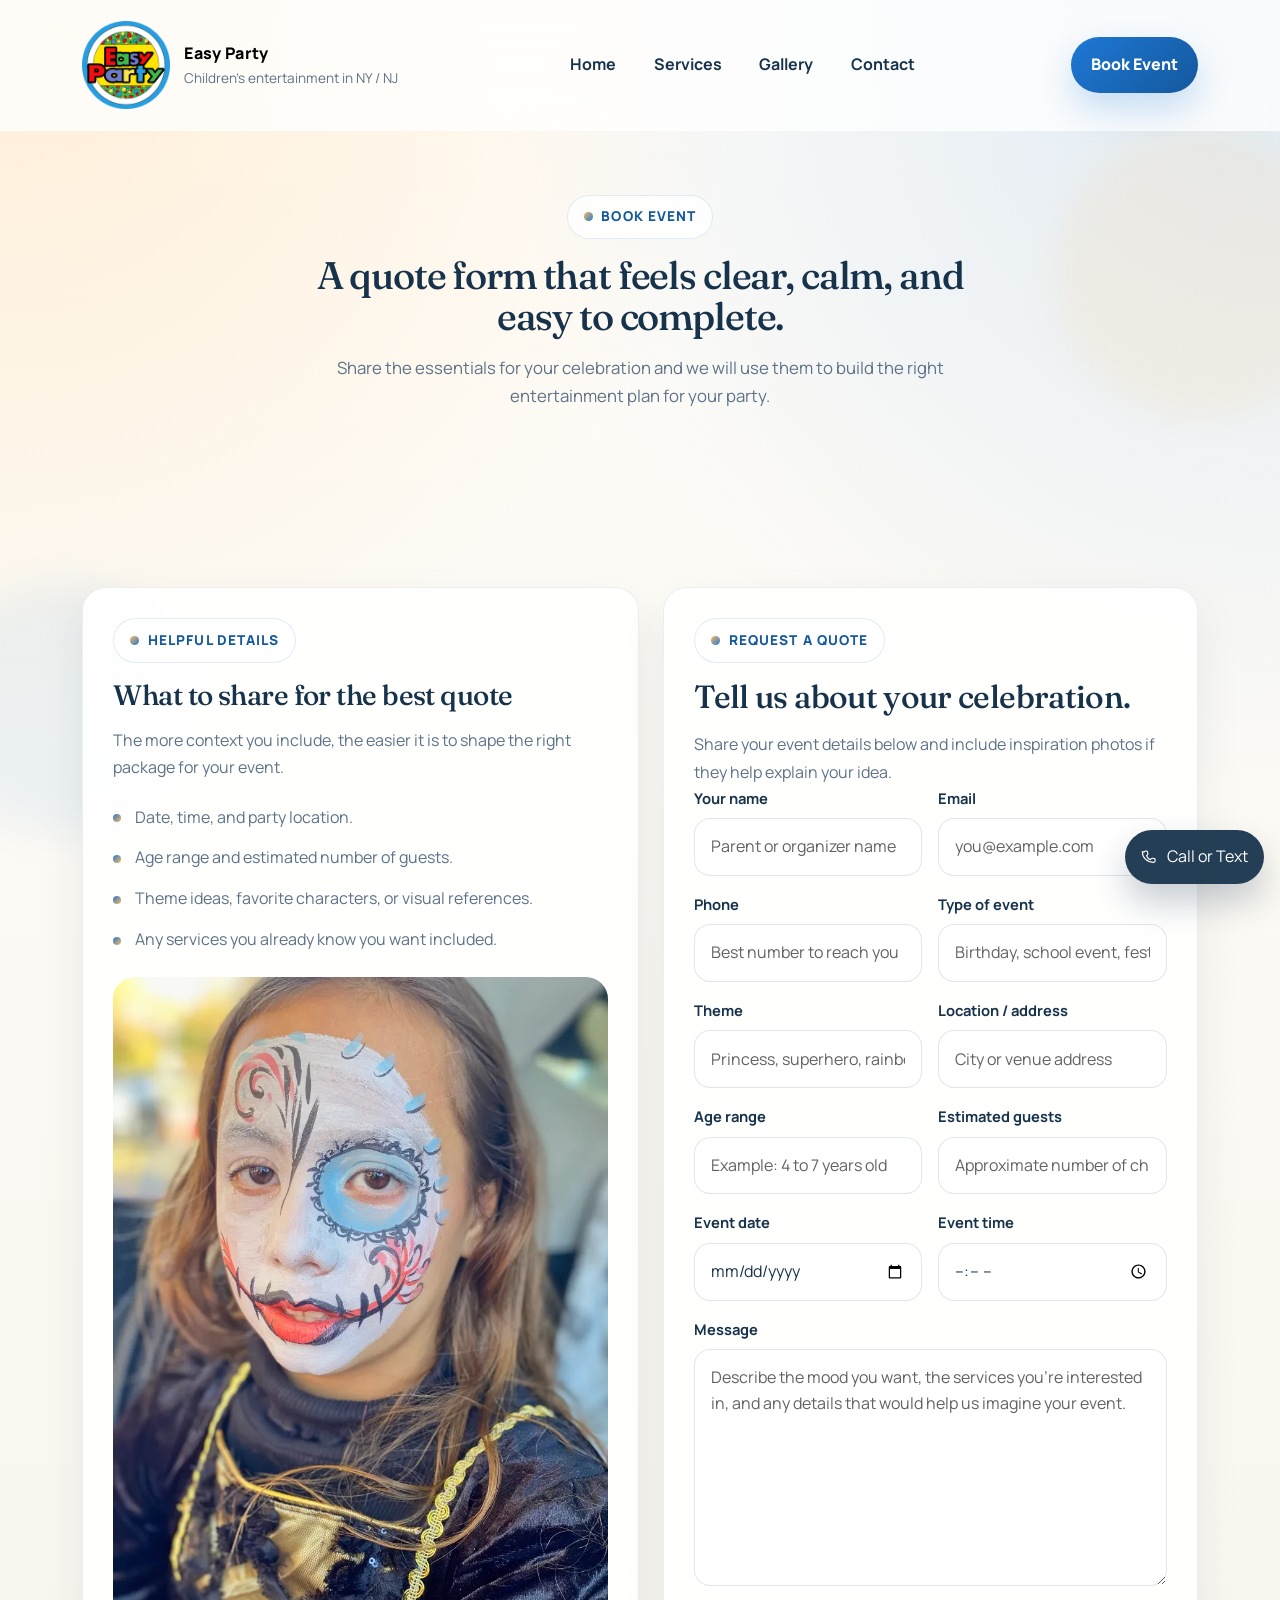
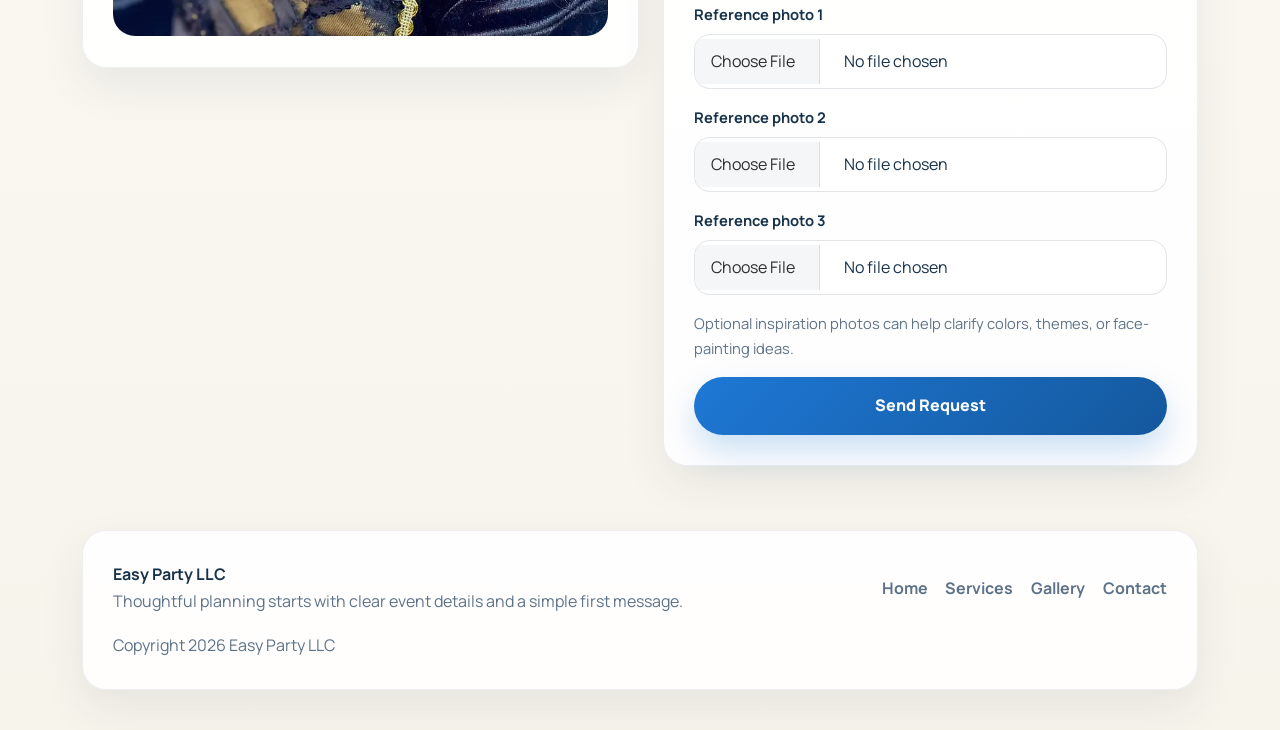
==== book.html @ 007eae8f "init" ====
<!DOCTYPE html>
<html lang="en">

<head>
    <meta charset="utf-8">
    <!-- Matomo -->
    <script>
        var _paq = window._paq = window._paq || [];
        _paq.push(['trackPageView']);
        _paq.push(['enableLinkTracking']);
        (function() {
            var u = "//matomo.timebox.myds.me/";
            _paq.push(['setTrackerUrl', u + 'matomo.php']);
            _paq.push(['setSiteId', '2']);
            var d = document, g = d.createElement('script'), s = d.getElementsByTagName('script')[0];
            g.async = true;
            g.src = u + 'matomo.js';
            s.parentNode.insertBefore(g, s);
        })();
    </script>
    <!-- End Matomo Code -->
    <meta name="viewport" content="width=device-width, initial-scale=1.0">
    <title>Book Event | Easy Party</title>
    <link rel="canonical" href="book.html">
    <meta name="description" content="Request a quote from Easy Party for face painting and children's party entertainment in NY and NJ.">
    <meta property="og:title" content="Book Easy Party">
    <meta property="og:description" content="Request a quote for children's event entertainment in NY / NJ.">
    <meta property="og:type" content="website">
    <meta property="og:url" content="https://easyparty.org/book.html">
    <meta property="og:image" content="https://easyparty.org/assets/img/brands/easyparty3.webp">
    <meta name="twitter:title" content="Book Easy Party">
    <meta name="twitter:description" content="Request a quote for children's event entertainment in NY / NJ.">
    <meta name="twitter:image" content="https://easyparty.org/assets/img/brands/easyparty3.webp">
    <meta name="twitter:card" content="summary_large_image">
    <link rel="apple-touch-icon" type="image/webp" sizes="180x180" href="assets/img/favicon/180x180.webp">
    <link rel="icon" type="image/webp" sizes="16x16" href="assets/img/favicon/16x16.webp">
    <link rel="icon" type="image/webp" sizes="32x32" href="assets/img/favicon/32x32.webp">
    <link rel="icon" type="image/webp" sizes="192x192" href="assets/img/favicon/192x192.webp">
    <link rel="icon" type="image/webp" sizes="512x512" href="assets/img/favicon/512x512.webp">
    <link rel="stylesheet" href="assets/bootstrap/css/bootstrap.min.css">
    <link rel="stylesheet" href="https://fonts.googleapis.com/css2?family=Fraunces:opsz,wght@9..144,600;9..144,700&family=Manrope:wght@400;500;700;800&display=swap">
    <link rel="stylesheet" href="assets/css/site.css">
</head>

<body>
    <div class="site-shell">
        <nav class="navbar navbar-expand-lg sticky-top site-nav">
            <div class="container">
                <a class="navbar-brand brand-wrap" href="index.html" aria-label="Easy Party home">
                    <img class="brand-mark" src="assets/img/brands/easyparty3.webp" alt="Easy Party logo">
                    <span class="brand-copy">
                        <strong>Easy Party</strong>
                        <span>Children's entertainment in NY / NJ</span>
                    </span>
                </a>
                <button class="navbar-toggler" type="button" data-bs-toggle="collapse" data-bs-target="#siteNav" aria-controls="siteNav" aria-expanded="false" aria-label="Toggle navigation">
                    <span class="navbar-toggler-icon"></span>
                </button>
                <div class="collapse navbar-collapse" id="siteNav">
                    <ul class="navbar-nav mx-auto">
                        <li class="nav-item"><a class="nav-link" href="index.html">Home</a></li>
                        <li class="nav-item"><a class="nav-link" href="services.html">Services</a></li>
                        <li class="nav-item"><a class="nav-link" href="gallery.html">Gallery</a></li>
                        <li class="nav-item"><a class="nav-link" href="contacts.html">Contact</a></li>
                    </ul>
                    <a class="nav-cta" href="book.html">Book Event</a>
                </div>
            </div>
        </nav>

        <header class="section-space-sm">
            <div class="container">
                <div class="section-heading reveal">
                    <span class="section-label">Book event</span>
                    <h1>A quote form that feels clear, calm, and easy to complete.</h1>
                    <p>Share the essentials for your celebration and we will use them to build the right entertainment plan for your party.</p>
                </div>
            </div>
        </header>

        <main>
            <section class="section-space-sm">
                <div class="container">
                    <div class="quote-layout">
                        <aside class="sidebar-card reveal">
                            <span class="section-label">Helpful details</span>
                            <h3 class="mt-3">What to share for the best quote</h3>
                            <p class="mt-3">The more context you include, the easier it is to shape the right package for your event.</p>
                            <ul class="quote-list">
                                <li>Date, time, and party location.</li>
                                <li>Age range and estimated number of guests.</li>
                                <li>Theme ideas, favorite characters, or visual references.</li>
                                <li>Any services you already know you want included.</li>
                            </ul>
                            <div class="mt-4">
                                <img src="assets/img/Services/IMG_0528.webp" alt="Easy Party entertainment" style="border-radius: 22px; width: 100%; object-fit: cover; min-height: 240px;">
                            </div>
                        </aside>

                        <div class="quote-card reveal">
                            <span class="section-label">Request a quote</span>
                            <h2 class="mt-3">Tell us about your celebration.</h2>
                            <p class="muted mt-3">Share your event details below and include inspiration photos if they help explain your idea.</p>
                            <form data-bss-recipient="b5ab8833bcabf9f1a5c365f1fdc8e50e" data-bss-subject="Book event / Request a quote">
                                <div class="field-grid two-up">
                                    <label class="field-label">
                                        <span>Your name</span>
                                        <input class="form-control" type="text" name="name" placeholder="Parent or organizer name">
                                    </label>
                                    <label class="field-label">
                                        <span>Email</span>
                                        <input class="form-control" type="email" name="email" placeholder="you@example.com">
                                    </label>
                                </div>

                                <div class="field-grid two-up">
                                    <label class="field-label">
                                        <span>Phone</span>
                                        <input class="form-control" type="text" name="phone" inputmode="tel" placeholder="Best number to reach you">
                                    </label>
                                    <label class="field-label">
                                        <span>Type of event</span>
                                        <input class="form-control" type="text" name="event_type" placeholder="Birthday, school event, festival...">
                                    </label>
                                </div>

                                <div class="field-grid two-up">
                                    <label class="field-label">
                                        <span>Theme</span>
                                        <input class="form-control" type="text" name="theme" placeholder="Princess, superhero, rainbow, etc.">
                                    </label>
                                    <label class="field-label">
                                        <span>Location / address</span>
                                        <input class="form-control" type="text" name="location" placeholder="City or venue address">
                                    </label>
                                </div>

                                <div class="field-grid two-up">
                                    <label class="field-label">
                                        <span>Age range</span>
                                        <input class="form-control" type="text" name="age_range" placeholder="Example: 4 to 7 years old">
                                    </label>
                                    <label class="field-label">
                                        <span>Estimated guests</span>
                                        <input class="form-control" type="text" name="guest_count" placeholder="Approximate number of children">
                                    </label>
                                </div>

                                <div class="field-grid two-up">
                                    <label class="field-label">
                                        <span>Event date</span>
                                        <input class="form-control" type="date" name="event_date">
                                    </label>
                                    <label class="field-label">
                                        <span>Event time</span>
                                        <input class="form-control" type="time" name="event_time">
                                    </label>
                                </div>

                                <label class="field-label">
                                    <span>Message</span>
                                    <textarea class="form-control" name="message" rows="8" placeholder="Describe the mood you want, the services you're interested in, and any details that would help us imagine your event."></textarea>
                                </label>

                                <div class="field-grid">
                                    <label class="field-label">
                                        <span>Reference photo 1</span>
                                        <input class="form-control" type="file" name="reference_photo_1">
                                    </label>
                                    <label class="field-label">
                                        <span>Reference photo 2</span>
                                        <input class="form-control" type="file" name="reference_photo_2">
                                    </label>
                                    <label class="field-label">
                                        <span>Reference photo 3</span>
                                        <input class="form-control" type="file" name="reference_photo_3">
                                    </label>
                                </div>

                                <p class="form-note">Optional inspiration photos can help clarify colors, themes, or face-painting ideas.</p>
                                <button class="btn-main" type="submit">Send Request</button>
                            </form>
                        </div>
                    </div>
                </div>
            </section>
        </main>

        <footer class="footer-wrap">
            <div class="container">
                <div class="footer-card reveal">
                    <div>
                        <strong>Easy Party LLC</strong>
                        <p class="footer-meta">Thoughtful planning starts with clear event details and a simple first message.</p>
                    </div>
                    <div class="footer-links">
                        <a href="index.html">Home</a>
                        <a href="services.html">Services</a>
                        <a href="gallery.html">Gallery</a>
                        <a href="contacts.html">Contact</a>
                    </div>
                    <div class="footer-meta">Copyright <span data-current-year>2026</span> Easy Party LLC</div>
                </div>
            </div>
        </footer>
    </div>

    <a class="floating-cta" href="tel:+18453919938" aria-label="Call Easy Party">
        <svg viewBox="0 0 24 24" fill="none" aria-hidden="true">
            <path d="M5 4.5C5 3.67157 5.67157 3 6.5 3H8.21607C8.96643 3 9.60876 3.53062 9.74967 4.26762L10.2893 7.0916C10.4006 7.67361 10.2103 8.27231 9.78436 8.68297L8.31254 10.1024C9.37016 12.7713 11.4812 14.8835 14.1495 15.9424L15.5678 14.4705C15.9783 14.0445 16.5768 13.8542 17.1587 13.9654L19.9826 14.505C20.7195 14.6458 21.25 15.2881 21.25 16.0385V17.75C21.25 18.9926 20.2426 20 19 20H18C9.16344 20 2 12.8366 2 4V3.99999L5 4.5Z" stroke="currentColor" stroke-width="1.7" stroke-linecap="round" stroke-linejoin="round"></path>
        </svg>
        Call or Text
    </a>

    <script src="assets/bootstrap/js/bootstrap.min.js"></script>
    <script src="assets/js/smart-forms.min.js"></script>
    <script src="assets/js/site.js"></script>
</body>

</html>
---- assets/css/site.css ----
:root {
    --bg: #f7f4ec;
    --bg-accent: #fff8ef;
    --surface: rgba(255, 255, 255, 0.9);
    --surface-strong: #ffffff;
    --surface-soft: #f5fbff;
    --text: #17324b;
    --muted: #5d7288;
    --line: rgba(23, 50, 75, 0.1);
    --brand: #1e78d5;
    --brand-deep: #14589d;
    --brand-soft: #e7f3ff;
    --accent: #ffb85c;
    --accent-soft: #fff1dc;
    --mint: #dff6eb;
    --peach: #ffe2d3;
    --shadow: 0 24px 70px rgba(20, 46, 76, 0.12);
    --shadow-soft: 0 18px 45px rgba(20, 46, 76, 0.08);
    --radius-xl: 32px;
    --radius-lg: 24px;
    --radius-md: 18px;
    --radius-sm: 14px;
    --transition: 220ms ease;
}

*,
*::before,
*::after {
    box-sizing: border-box;
}

html {
    scroll-behavior: smooth;
}

body {
    margin: 0;
    font-family: "Manrope", sans-serif;
    color: var(--text);
    background:
        radial-gradient(circle at top left, rgba(255, 184, 92, 0.22), transparent 28%),
        radial-gradient(circle at top right, rgba(30, 120, 213, 0.14), transparent 30%),
        linear-gradient(180deg, #fffdf9 0%, var(--bg) 100%);
    line-height: 1.7;
}

img {
    display: block;
    max-width: 100%;
}

a {
    color: inherit;
    text-decoration: none;
}

p {
    margin-bottom: 0;
}

.site-shell {
    position: relative;
    overflow-x: clip;
}

.site-shell::before,
.site-shell::after {
    content: "";
    position: fixed;
    inset: auto;
    z-index: -1;
    border-radius: 999px;
    filter: blur(18px);
    opacity: 0.55;
    pointer-events: none;
}

.site-shell::before {
    width: 18rem;
    height: 18rem;
    top: 8rem;
    right: -4rem;
    background: rgba(255, 184, 92, 0.18);
}

.site-shell::after {
    width: 16rem;
    height: 16rem;
    bottom: 4rem;
    left: -4rem;
    background: rgba(30, 120, 213, 0.12);
}

.section-space {
    padding: 5.75rem 0;
}

.section-space-sm {
    padding: 4rem 0;
}

.section-label {
    display: inline-flex;
    align-items: center;
    gap: 0.55rem;
    padding: 0.6rem 1rem;
    border: 1px solid rgba(30, 120, 213, 0.14);
    border-radius: 999px;
    background: rgba(255, 255, 255, 0.78);
    color: var(--brand-deep);
    font-size: 0.85rem;
    font-weight: 800;
    letter-spacing: 0.08em;
    text-transform: uppercase;
}

.section-label::before {
    content: "";
    width: 0.55rem;
    height: 0.55rem;
    border-radius: 50%;
    background: linear-gradient(135deg, var(--accent), var(--brand));
}

.section-heading {
    max-width: 42rem;
    margin: 0 auto 3rem;
    text-align: center;
}

.section-heading h2,
.section-heading h1,
.section-heading h3 {
    margin: 1rem 0 0;
    font-family: "Fraunces", serif;
    font-size: clamp(2rem, 3vw, 3.25rem);
    line-height: 1.08;
    letter-spacing: -0.03em;
}

.section-heading p {
    margin-top: 1rem;
    color: var(--muted);
    font-size: 1.05rem;
}

.site-nav {
    padding: 1rem 0;
    background: rgba(255, 255, 255, 0.76);
    border-bottom: 1px solid rgba(255, 255, 255, 0.45);
    backdrop-filter: blur(20px);
    transition: background var(--transition), box-shadow var(--transition), border-color var(--transition);
}

.site-nav.scrolled {
    background: rgba(255, 255, 255, 0.93);
    border-color: var(--line);
    box-shadow: 0 18px 40px rgba(20, 46, 76, 0.08);
}

.brand-wrap {
    display: inline-flex;
    align-items: center;
    gap: 0.9rem;
}

.brand-mark {
    width: 88px;
    height: auto;
}

.brand-copy strong {
    display: block;
    font-size: 1rem;
    font-weight: 800;
    letter-spacing: 0.02em;
}

.brand-copy span {
    display: block;
    color: var(--muted);
    font-size: 0.85rem;
}

.navbar-nav {
    gap: 0.35rem;
}

.nav-link {
    border-radius: 999px;
    color: var(--text);
    font-weight: 700;
    padding: 0.8rem 1rem !important;
    transition: color var(--transition), background var(--transition), transform var(--transition);
}

.nav-link:hover,
.nav-link:focus-visible,
.nav-link.active {
    color: var(--brand-deep);
    background: var(--brand-soft);
}

.site-nav .navbar-toggler {
    padding: 0.7rem 0.9rem;
    border-radius: 14px;
    border: 1px solid var(--line);
    box-shadow: none;
}

.nav-cta {
    display: inline-flex;
    align-items: center;
    gap: 0.5rem;
    padding: 0.9rem 1.25rem;
    border-radius: 999px;
    background: linear-gradient(135deg, var(--brand) 0%, var(--brand-deep) 100%);
    color: #fff;
    font-weight: 800;
    box-shadow: 0 16px 35px rgba(30, 120, 213, 0.24);
    transition: transform var(--transition), box-shadow var(--transition);
}

.nav-cta:hover,
.nav-cta:focus-visible,
.btn-main:hover,
.btn-main:focus-visible {
    transform: translateY(-2px);
    box-shadow: 0 18px 40px rgba(30, 120, 213, 0.28);
    color: #fff;
}

.hero {
    padding: 4.5rem 0 5.5rem;
}

.hero-grid {
    display: grid;
    gap: 2.75rem;
    align-items: center;
}

.hero-copy h1 {
    margin: 1.1rem 0 1.2rem;
    font-family: "Fraunces", serif;
    font-size: clamp(2.6rem, 5vw, 5rem);
    line-height: 0.98;
    letter-spacing: -0.04em;
}

.hero-copy p {
    max-width: 38rem;
    color: var(--muted);
    font-size: 1.12rem;
}

.cta-row {
    display: flex;
    flex-wrap: wrap;
    gap: 1rem;
    margin-top: 2rem;
}

.btn-main,
.btn-soft {
    display: inline-flex;
    align-items: center;
    justify-content: center;
    gap: 0.6rem;
    min-height: 56px;
    padding: 0.95rem 1.4rem;
    border: none;
    border-radius: 999px;
    font-weight: 800;
    transition: transform var(--transition), box-shadow var(--transition), background var(--transition);
}

.btn-main {
    background: linear-gradient(135deg, var(--brand) 0%, var(--brand-deep) 100%);
    color: #fff;
    box-shadow: 0 16px 34px rgba(30, 120, 213, 0.24);
}

.btn-soft {
    background: rgba(255, 255, 255, 0.82);
    color: var(--text);
    border: 1px solid rgba(23, 50, 75, 0.12);
    box-shadow: var(--shadow-soft);
}

.btn-soft:hover,
.btn-soft:focus-visible {
    transform: translateY(-2px);
    background: #fff;
    color: var(--text);
}

.hero-points {
    display: grid;
    grid-template-columns: repeat(3, minmax(0, 1fr));
    gap: 1rem;
    margin-top: 2rem;
}

.point-card,
.glass-card,
.feature-card,
.service-card,
.contact-card,
.detail-card,
.process-card,
.quote-card,
.sidebar-card,
.gallery-intro,
.footer-card {
    background: var(--surface);
    border: 1px solid rgba(23, 50, 75, 0.08);
    border-radius: var(--radius-lg);
    box-shadow: var(--shadow-soft);
}

.point-card {
    padding: 1.2rem;
}

.point-card strong {
    display: block;
    font-size: 1rem;
    font-weight: 800;
}

.point-card span {
    display: block;
    margin-top: 0.35rem;
    color: var(--muted);
    font-size: 0.94rem;
}

.hero-visual {
    position: relative;
    min-height: 34rem;
}

.hero-photo {
    position: absolute;
    overflow: hidden;
    border-radius: 28px;
    border: 1px solid rgba(255, 255, 255, 0.7);
    box-shadow: var(--shadow);
    background: #fff;
}

.hero-photo img {
    width: 100%;
    height: 100%;
    object-fit: cover;
}

.hero-photo-primary {
    inset: auto 0 0 12%;
    width: 60%;
    height: 72%;
}

.hero-photo-top {
    top: 0;
    right: 4%;
    width: 42%;
    height: 44%;
}

.hero-photo-left {
    top: 16%;
    left: 0;
    width: 32%;
    height: 34%;
}

.hero-note {
    position: absolute;
    right: 0;
    bottom: 6%;
    max-width: 16rem;
    padding: 1rem 1.1rem;
    border-radius: 20px;
    background: rgba(255, 255, 255, 0.92);
    box-shadow: 0 18px 35px rgba(20, 46, 76, 0.14);
}

.hero-note strong {
    display: block;
    font-size: 0.95rem;
    font-weight: 800;
}

.hero-note span {
    display: block;
    margin-top: 0.35rem;
    color: var(--muted);
    font-size: 0.92rem;
}

.glass-card {
    padding: 1.75rem;
}

.glass-card h3,
.feature-card h3,
.service-card h3,
.detail-copy h3,
.quote-card h2,
.sidebar-card h3 {
    margin: 0;
    font-family: "Fraunces", serif;
    line-height: 1.15;
    letter-spacing: -0.02em;
}

.glass-card p,
.feature-card p,
.service-card p,
.detail-copy p,
.process-card p,
.contact-card p,
.sidebar-card p,
.footer-card p {
    color: var(--muted);
}

.value-grid,
.service-grid,
.contact-grid,
.process-grid {
    display: grid;
    gap: 1.4rem;
}

.value-grid {
    grid-template-columns: repeat(3, minmax(0, 1fr));
}

.service-grid {
    grid-template-columns: repeat(3, minmax(0, 1fr));
}

.contact-grid {
    grid-template-columns: repeat(4, minmax(0, 1fr));
}

.process-grid {
    grid-template-columns: repeat(3, minmax(0, 1fr));
}

.feature-card,
.service-card,
.contact-card,
.process-card {
    padding: 1.6rem;
    height: 100%;
}

.card-icon {
    width: 3rem;
    height: 3rem;
    display: inline-flex;
    align-items: center;
    justify-content: center;
    border-radius: 16px;
    margin-bottom: 1rem;
    background: linear-gradient(135deg, rgba(30, 120, 213, 0.12), rgba(255, 184, 92, 0.24));
    color: var(--brand-deep);
}

.card-icon svg {
    width: 1.35rem;
    height: 1.35rem;
}

.service-card .pill,
.detail-copy .pill,
.quote-list .pill {
    display: inline-flex;
    align-items: center;
    gap: 0.45rem;
    padding: 0.4rem 0.8rem;
    border-radius: 999px;
    background: var(--accent-soft);
    color: #8d5600;
    font-size: 0.8rem;
    font-weight: 800;
    text-transform: uppercase;
    letter-spacing: 0.06em;
}

.service-card h3,
.feature-card h3,
.contact-card h3,
.process-card h3 {
    margin-top: 0.9rem;
    font-size: 1.4rem;
}

.service-card p,
.feature-card p,
.contact-card p,
.process-card p {
    margin-top: 0.8rem;
}

.service-card a,
.contact-card a {
    color: var(--brand-deep);
    font-weight: 800;
}

.detail-list {
    display: grid;
    gap: 2rem;
}

.detail-card {
    padding: 1.25rem;
}

.detail-layout {
    display: grid;
    gap: 1.75rem;
    align-items: center;
}

.detail-card img {
    width: 100%;
    height: 100%;
    min-height: 320px;
    object-fit: cover;
    border-radius: 22px;
}

.detail-copy {
    padding: 0.5rem;
}

.detail-copy h3 {
    margin-top: 1rem;
    font-size: clamp(1.7rem, 2vw, 2.35rem);
}

.detail-copy p + p {
    margin-top: 1rem;
}

.detail-copy ul,
.quote-list {
    margin: 1.4rem 0 0;
    padding: 0;
    list-style: none;
    display: grid;
    gap: 0.85rem;
}

.detail-copy li,
.quote-list li {
    position: relative;
    padding-left: 1.35rem;
    color: var(--muted);
}

.detail-copy li::before,
.quote-list li::before {
    content: "";
    position: absolute;
    top: 0.68rem;
    left: 0;
    width: 0.5rem;
    height: 0.5rem;
    border-radius: 50%;
    background: linear-gradient(135deg, var(--brand), var(--accent));
}

.gallery-intro,
.quote-card,
.sidebar-card,
.footer-card {
    padding: 1.9rem;
}

.gallery-grid {
    display: grid;
    grid-template-columns: repeat(auto-fit, minmax(210px, 1fr));
    gap: 1rem;
}

.gallery-grid a {
    position: relative;
    overflow: hidden;
    border-radius: 22px;
    aspect-ratio: 4 / 5;
    box-shadow: var(--shadow-soft);
}

.gallery-grid img {
    width: 100%;
    height: 100%;
    object-fit: cover;
    transition: transform 320ms ease;
}

.gallery-grid a:hover img,
.gallery-grid a:focus-visible img {
    transform: scale(1.05);
}

.gallery-grid a::after {
    content: "";
    position: absolute;
    inset: 0;
    background: linear-gradient(180deg, transparent 30%, rgba(23, 50, 75, 0.18) 100%);
    opacity: 0;
    transition: opacity var(--transition);
}

.gallery-grid a:hover::after,
.gallery-grid a:focus-visible::after {
    opacity: 1;
}

.form-shell {
    display: grid;
    gap: 1.5rem;
}

.quote-layout,
.contact-layout {
    display: grid;
    gap: 1.5rem;
    align-items: start;
}

.quote-card form,
.contact-form-card form {
    display: grid;
    gap: 1rem;
}

.field-grid {
    display: grid;
    gap: 1rem;
}

.field-grid.two-up {
    grid-template-columns: repeat(2, minmax(0, 1fr));
}

.field-label {
    display: grid;
    gap: 0.45rem;
    font-size: 0.92rem;
    font-weight: 700;
    color: var(--text);
}

.field-label span {
    color: var(--text);
}

.form-control,
.form-select {
    width: 100%;
    min-height: 54px;
    border-radius: 16px;
    border: 1px solid rgba(23, 50, 75, 0.12);
    background: #fff;
    color: var(--text);
    padding: 0.95rem 1rem;
    box-shadow: none !important;
    transition: border-color var(--transition), box-shadow var(--transition), transform var(--transition);
}

textarea.form-control {
    min-height: 150px;
    resize: vertical;
}

.form-control:focus,
.form-select:focus {
    border-color: rgba(30, 120, 213, 0.4);
    box-shadow: 0 0 0 4px rgba(30, 120, 213, 0.1) !important;
}

input[type="file"].form-control {
    min-height: auto;
    padding: 0.85rem 1rem;
}

.form-note {
    color: var(--muted);
    font-size: 0.92rem;
}

.contact-form-card,
.mapless-card {
    padding: 1.9rem;
}

.contact-stack {
    display: grid;
    gap: 1rem;
}

.contact-line {
    display: flex;
    gap: 1rem;
    align-items: flex-start;
    padding: 1rem 0;
    border-bottom: 1px solid rgba(23, 50, 75, 0.08);
}

.contact-line:last-child {
    border-bottom: none;
    padding-bottom: 0;
}

.contact-line .card-icon {
    flex: 0 0 auto;
    margin-bottom: 0;
}

.contact-line strong {
    display: block;
    font-weight: 800;
}

.contact-line span,
.contact-line a,
.footer-meta {
    color: var(--muted);
}

.process-card strong {
    display: inline-flex;
    width: 2rem;
    height: 2rem;
    align-items: center;
    justify-content: center;
    border-radius: 999px;
    background: var(--brand-soft);
    color: var(--brand-deep);
    font-size: 0.88rem;
    font-weight: 800;
}

.cta-banner {
    padding: 2.25rem;
    border-radius: var(--radius-xl);
    background:
        radial-gradient(circle at top right, rgba(255, 184, 92, 0.25), transparent 34%),
        linear-gradient(135deg, #f0f8ff 0%, #ffffff 55%, #fff8ef 100%);
    border: 1px solid rgba(23, 50, 75, 0.08);
    box-shadow: var(--shadow);
}

.cta-banner h2 {
    margin: 0;
    font-family: "Fraunces", serif;
    font-size: clamp(1.9rem, 3vw, 3rem);
    line-height: 1.08;
}

.cta-banner p {
    margin-top: 0.9rem;
    color: var(--muted);
    max-width: 36rem;
}

.footer-wrap {
    padding-bottom: 2.5rem;
}

.footer-card {
    display: flex;
    flex-wrap: wrap;
    justify-content: space-between;
    gap: 1rem 2rem;
    align-items: center;
}

.footer-links {
    display: flex;
    flex-wrap: wrap;
    gap: 0.9rem 1.1rem;
}

.footer-links a {
    color: var(--muted);
    font-weight: 700;
}

.footer-links a:hover,
.footer-links a:focus-visible {
    color: var(--brand-deep);
}

.floating-cta {
    position: fixed;
    right: 1rem;
    bottom: 1rem;
    z-index: 1030;
    display: inline-flex;
    align-items: center;
    gap: 0.65rem;
    padding: 0.85rem 1rem;
    border-radius: 999px;
    background: rgba(23, 50, 75, 0.94);
    color: #fff;
    box-shadow: 0 18px 35px rgba(20, 46, 76, 0.24);
}

.floating-cta svg {
    width: 1rem;
    height: 1rem;
}

.reveal {
    opacity: 0;
    transform: translateY(24px);
    transition: opacity 540ms ease, transform 540ms ease;
}

.reveal.is-visible {
    opacity: 1;
    transform: translateY(0);
}

.muted {
    color: var(--muted);
}

@media (min-width: 992px) {
    .hero-grid,
    .quote-layout,
    .contact-layout {
        grid-template-columns: minmax(0, 1.02fr) minmax(0, 0.98fr);
    }

    .detail-layout {
        grid-template-columns: minmax(0, 0.95fr) minmax(0, 1.05fr);
    }

    .detail-card.reverse .detail-layout {
        grid-template-columns: minmax(0, 1.05fr) minmax(0, 0.95fr);
    }

    .detail-card.reverse .detail-media {
        order: 2;
    }

    .detail-card.reverse .detail-copy {
        order: 1;
    }
}

@media (max-width: 1199.98px) {
    .value-grid,
    .service-grid {
        grid-template-columns: repeat(2, minmax(0, 1fr));
    }

    .contact-grid {
        grid-template-columns: repeat(2, minmax(0, 1fr));
    }
}

@media (max-width: 991.98px) {
    .site-nav .navbar-collapse {
        margin-top: 1rem;
        padding: 1rem;
        border-radius: 22px;
        background: rgba(255, 255, 255, 0.98);
        border: 1px solid rgba(23, 50, 75, 0.08);
        box-shadow: var(--shadow-soft);
    }

    .hero {
        padding-top: 3.5rem;
    }

    .hero-copy p {
        max-width: none;
    }

    .hero-visual {
        min-height: 26rem;
    }

    .section-space {
        padding: 4.5rem 0;
    }
}

@media (max-width: 767.98px) {
    .section-space,
    .section-space-sm {
        padding: 4rem 0;
    }

    .hero-copy h1 {
        font-size: clamp(2.3rem, 10vw, 3.5rem);
    }

    .hero-points,
    .value-grid,
    .service-grid,
    .contact-grid,
    .process-grid,
    .field-grid.two-up {
        grid-template-columns: 1fr;
    }

    .hero-visual {
        min-height: 22rem;
    }

    .hero-photo-primary {
        left: 10%;
        width: 66%;
    }

    .hero-photo-top {
        width: 42%;
    }

    .hero-note {
        max-width: 13rem;
        padding: 0.9rem 1rem;
    }

    .cta-banner,
    .quote-card,
    .sidebar-card,
    .contact-form-card,
    .mapless-card,
    .gallery-intro,
    .footer-card {
        padding: 1.5rem;
    }
}

@media (max-width: 434.98px) {
    .site-nav .container {
        gap: 0.75rem;
    }

    .brand-wrap {
        flex: 1 1 auto;
        min-width: 0;
        max-width: calc(100% - 5.25rem);
        gap: 0.7rem;
        margin-right: 0;
    }

    .brand-mark {
        width: 72px;
        flex: 0 0 72px;
    }

    .brand-copy {
        min-width: 0;
    }

    .brand-copy strong {
        font-size: 0.95rem;
        line-height: 1.1;
    }

    .brand-copy span {
        font-size: 0.78rem;
        line-height: 1.25;
        overflow-wrap: anywhere;
    }

    .site-nav .navbar-toggler {
        flex: 0 0 auto;
        margin-left: auto;
    }
}
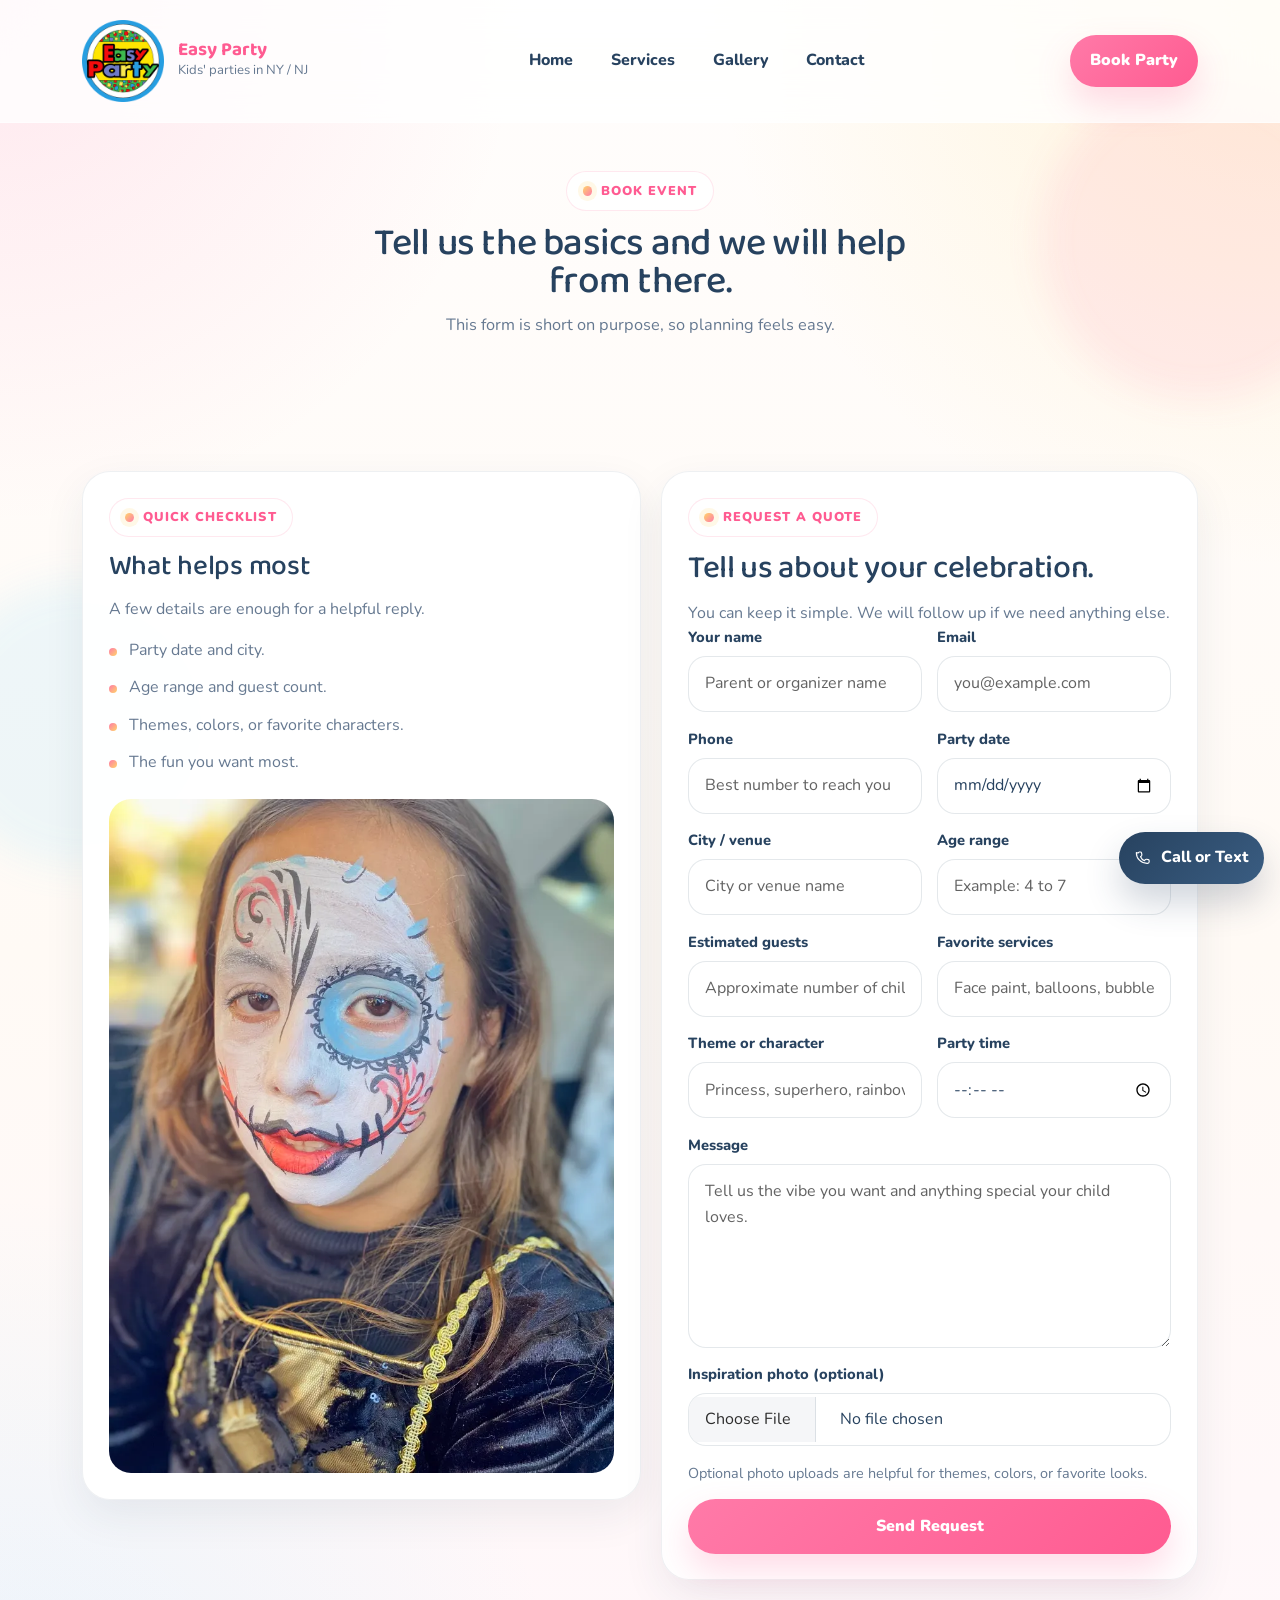
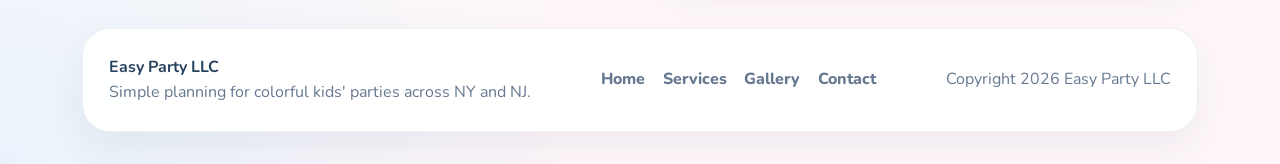
==== commit 60dd445e: "feat: make site kids friendly" ====
--- a/book.html
+++ b/book.html
@@ -38,7 +38,7 @@
     <link rel="icon" type="image/webp" sizes="192x192" href="assets/img/favicon/192x192.webp">
     <link rel="icon" type="image/webp" sizes="512x512" href="assets/img/favicon/512x512.webp">
     <link rel="stylesheet" href="assets/bootstrap/css/bootstrap.min.css">
-    <link rel="stylesheet" href="https://fonts.googleapis.com/css2?family=Fraunces:opsz,wght@9..144,600;9..144,700&family=Manrope:wght@400;500;700;800&display=swap">
+    <link rel="stylesheet" href="https://fonts.googleapis.com/css2?family=Baloo+2:wght@600;700;800&family=Nunito:wght@400;600;700;800;900&display=swap">
     <link rel="stylesheet" href="assets/css/site.css">
 </head>
 
@@ -50,7 +50,7 @@
                     <img class="brand-mark" src="assets/img/brands/easyparty3.webp" alt="Easy Party logo">
                     <span class="brand-copy">
                         <strong>Easy Party</strong>
-                        <span>Children's entertainment in NY / NJ</span>
+                        <span>Kids' parties in NY / NJ</span>
                     </span>
                 </a>
                 <button class="navbar-toggler" type="button" data-bs-toggle="collapse" data-bs-target="#siteNav" aria-controls="siteNav" aria-expanded="false" aria-label="Toggle navigation">
@@ -63,7 +63,7 @@
                         <li class="nav-item"><a class="nav-link" href="gallery.html">Gallery</a></li>
                         <li class="nav-item"><a class="nav-link" href="contacts.html">Contact</a></li>
                     </ul>
-                    <a class="nav-cta" href="book.html">Book Event</a>
+                    <a class="nav-cta" href="book.html">Book Party</a>
                 </div>
             </div>
         </nav>
@@ -72,8 +72,8 @@
             <div class="container">
                 <div class="section-heading reveal">
                     <span class="section-label">Book event</span>
-                    <h1>A quote form that feels clear, calm, and easy to complete.</h1>
-                    <p>Share the essentials for your celebration and we will use them to build the right entertainment plan for your party.</p>
+                    <h1>Tell us the basics and we will help from there.</h1>
+                    <p>This form is short on purpose, so planning feels easy.</p>
                 </div>
             </div>
         </header>
@@ -83,14 +83,14 @@
                 <div class="container">
                     <div class="quote-layout">
                         <aside class="sidebar-card reveal">
-                            <span class="section-label">Helpful details</span>
-                            <h3 class="mt-3">What to share for the best quote</h3>
-                            <p class="mt-3">The more context you include, the easier it is to shape the right package for your event.</p>
+                            <span class="section-label">Quick checklist</span>
+                            <h3 class="mt-3">What helps most</h3>
+                            <p class="mt-3">A few details are enough for a helpful reply.</p>
                             <ul class="quote-list">
-                                <li>Date, time, and party location.</li>
-                                <li>Age range and estimated number of guests.</li>
-                                <li>Theme ideas, favorite characters, or visual references.</li>
-                                <li>Any services you already know you want included.</li>
+                                <li>Party date and city.</li>
+                                <li>Age range and guest count.</li>
+                                <li>Themes, colors, or favorite characters.</li>
+                                <li>The fun you want most.</li>
                             </ul>
                             <div class="mt-4">
                                 <img src="assets/img/Services/IMG_0528.webp" alt="Easy Party entertainment" style="border-radius: 22px; width: 100%; object-fit: cover; min-height: 240px;">
@@ -100,7 +100,7 @@
                         <div class="quote-card reveal">
                             <span class="section-label">Request a quote</span>
                             <h2 class="mt-3">Tell us about your celebration.</h2>
-                            <p class="muted mt-3">Share your event details below and include inspiration photos if they help explain your idea.</p>
+                            <p class="muted mt-3">You can keep it simple. We will follow up if we need anything else.</p>
                             <form data-bss-recipient="b5ab8833bcabf9f1a5c365f1fdc8e50e" data-bss-subject="Book event / Request a quote">
                                 <div class="field-grid two-up">
                                     <label class="field-label">
@@ -119,65 +119,57 @@
                                         <input class="form-control" type="text" name="phone" inputmode="tel" placeholder="Best number to reach you">
                                     </label>
                                     <label class="field-label">
-                                        <span>Type of event</span>
-                                        <input class="form-control" type="text" name="event_type" placeholder="Birthday, school event, festival...">
-                                    </label>
-                                </div>
-
-                                <div class="field-grid two-up">
-                                    <label class="field-label">
-                                        <span>Theme</span>
-                                        <input class="form-control" type="text" name="theme" placeholder="Princess, superhero, rainbow, etc.">
-                                    </label>
-                                    <label class="field-label">
-                                        <span>Location / address</span>
-                                        <input class="form-control" type="text" name="location" placeholder="City or venue address">
-                                    </label>
-                                </div>
-
-                                <div class="field-grid two-up">
+                                        <span>Party date</span>
+                                        <input class="form-control" type="date" name="event_date">
+                                    </label>
+                                </div>
+
+                                <div class="field-grid two-up">
+                                    <label class="field-label">
+                                        <span>City / venue</span>
+                                        <input class="form-control" type="text" name="location" placeholder="City or venue name">
+                                    </label>
                                     <label class="field-label">
                                         <span>Age range</span>
-                                        <input class="form-control" type="text" name="age_range" placeholder="Example: 4 to 7 years old">
-                                    </label>
+                                        <input class="form-control" type="text" name="age_range" placeholder="Example: 4 to 7">
+                                    </label>
+                                </div>
+
+                                <div class="field-grid two-up">
                                     <label class="field-label">
                                         <span>Estimated guests</span>
                                         <input class="form-control" type="text" name="guest_count" placeholder="Approximate number of children">
                                     </label>
-                                </div>
-
-                                <div class="field-grid two-up">
-                                    <label class="field-label">
-                                        <span>Event date</span>
-                                        <input class="form-control" type="date" name="event_date">
-                                    </label>
-                                    <label class="field-label">
-                                        <span>Event time</span>
+                                    <label class="field-label">
+                                        <span>Favorite services</span>
+                                        <input class="form-control" type="text" name="services" placeholder="Face paint, balloons, bubbles...">
+                                    </label>
+                                </div>
+
+                                <div class="field-grid two-up">
+                                    <label class="field-label">
+                                        <span>Theme or character</span>
+                                        <input class="form-control" type="text" name="theme" placeholder="Princess, superhero, rainbow, etc.">
+                                    </label>
+                                    <label class="field-label">
+                                        <span>Party time</span>
                                         <input class="form-control" type="time" name="event_time">
                                     </label>
                                 </div>
 
                                 <label class="field-label">
                                     <span>Message</span>
-                                    <textarea class="form-control" name="message" rows="8" placeholder="Describe the mood you want, the services you're interested in, and any details that would help us imagine your event."></textarea>
+                                    <textarea class="form-control" name="message" rows="6" placeholder="Tell us the vibe you want and anything special your child loves."></textarea>
                                 </label>
 
                                 <div class="field-grid">
                                     <label class="field-label">
-                                        <span>Reference photo 1</span>
+                                        <span>Inspiration photo (optional)</span>
                                         <input class="form-control" type="file" name="reference_photo_1">
                                     </label>
-                                    <label class="field-label">
-                                        <span>Reference photo 2</span>
-                                        <input class="form-control" type="file" name="reference_photo_2">
-                                    </label>
-                                    <label class="field-label">
-                                        <span>Reference photo 3</span>
-                                        <input class="form-control" type="file" name="reference_photo_3">
-                                    </label>
-                                </div>
-
-                                <p class="form-note">Optional inspiration photos can help clarify colors, themes, or face-painting ideas.</p>
+                                </div>
+
+                                <p class="form-note">Optional photo uploads are helpful for themes, colors, or favorite looks.</p>
                                 <button class="btn-main" type="submit">Send Request</button>
                             </form>
                         </div>
@@ -191,7 +183,7 @@
                 <div class="footer-card reveal">
                     <div>
                         <strong>Easy Party LLC</strong>
-                        <p class="footer-meta">Thoughtful planning starts with clear event details and a simple first message.</p>
+                        <p class="footer-meta">Simple planning for colorful kids' parties across NY and NJ.</p>
                     </div>
                     <div class="footer-links">
                         <a href="index.html">Home</a>
--- a/assets/css/site.css
+++ b/assets/css/site.css
@@ -1,25 +1,28 @@
 :root {
-    --bg: #f7f4ec;
-    --bg-accent: #fff8ef;
-    --surface: rgba(255, 255, 255, 0.9);
+    --bg: #fffaf5;
+    --bg-accent: #fff2fb;
+    --surface: rgba(255, 255, 255, 0.94);
     --surface-strong: #ffffff;
-    --surface-soft: #f5fbff;
-    --text: #17324b;
-    --muted: #5d7288;
-    --line: rgba(23, 50, 75, 0.1);
-    --brand: #1e78d5;
-    --brand-deep: #14589d;
-    --brand-soft: #e7f3ff;
-    --accent: #ffb85c;
-    --accent-soft: #fff1dc;
-    --mint: #dff6eb;
-    --peach: #ffe2d3;
-    --shadow: 0 24px 70px rgba(20, 46, 76, 0.12);
-    --shadow-soft: 0 18px 45px rgba(20, 46, 76, 0.08);
-    --radius-xl: 32px;
-    --radius-lg: 24px;
-    --radius-md: 18px;
-    --radius-sm: 14px;
+    --surface-soft: #f7fbff;
+    --text: #27425f;
+    --muted: #667991;
+    --line: rgba(39, 66, 95, 0.12);
+    --brand: #ff7aa8;
+    --brand-deep: #ff5b91;
+    --brand-soft: #ffe4ef;
+    --accent: #ffd56a;
+    --accent-deep: #f0b836;
+    --accent-soft: #fff4cc;
+    --sky: #dff3ff;
+    --mint: #daf8ea;
+    --peach: #ffe4d3;
+    --lavender: #efe3ff;
+    --shadow: 0 28px 70px rgba(255, 122, 168, 0.14);
+    --shadow-soft: 0 16px 42px rgba(39, 66, 95, 0.08);
+    --radius-xl: 36px;
+    --radius-lg: 28px;
+    --radius-md: 22px;
+    --radius-sm: 16px;
     --transition: 220ms ease;
 }
 
@@ -35,13 +38,14 @@
 
 body {
     margin: 0;
-    font-family: "Manrope", sans-serif;
+    font-family: "Nunito", sans-serif;
     color: var(--text);
     background:
-        radial-gradient(circle at top left, rgba(255, 184, 92, 0.22), transparent 28%),
-        radial-gradient(circle at top right, rgba(30, 120, 213, 0.14), transparent 30%),
-        linear-gradient(180deg, #fffdf9 0%, var(--bg) 100%);
-    line-height: 1.7;
+        radial-gradient(circle at top left, rgba(255, 122, 168, 0.16), transparent 24%),
+        radial-gradient(circle at top right, rgba(255, 213, 106, 0.24), transparent 26%),
+        radial-gradient(circle at bottom left, rgba(139, 226, 255, 0.18), transparent 26%),
+        linear-gradient(180deg, #fffdfc 0%, var(--bg) 54%, #fff7fb 100%);
+    line-height: 1.58;
 }
 
 img {
@@ -67,119 +71,121 @@
 .site-shell::after {
     content: "";
     position: fixed;
-    inset: auto;
     z-index: -1;
     border-radius: 999px;
     filter: blur(18px);
-    opacity: 0.55;
+    opacity: 0.75;
     pointer-events: none;
 }
 
 .site-shell::before {
+    width: 20rem;
+    height: 20rem;
+    top: 5rem;
+    right: -5rem;
+    background: rgba(255, 122, 168, 0.16);
+}
+
+.site-shell::after {
     width: 18rem;
     height: 18rem;
-    top: 8rem;
-    right: -4rem;
-    background: rgba(255, 184, 92, 0.18);
-}
-
-.site-shell::after {
-    width: 16rem;
-    height: 16rem;
-    bottom: 4rem;
+    bottom: 2rem;
     left: -4rem;
-    background: rgba(30, 120, 213, 0.12);
+    background: rgba(139, 226, 255, 0.2);
 }
 
 .section-space {
-    padding: 5.75rem 0;
+    padding: 4.5rem 0;
 }
 
 .section-space-sm {
-    padding: 4rem 0;
+    padding: 3rem 0;
 }
 
 .section-label {
     display: inline-flex;
     align-items: center;
     gap: 0.55rem;
-    padding: 0.6rem 1rem;
-    border: 1px solid rgba(30, 120, 213, 0.14);
+    padding: 0.55rem 0.95rem;
+    border: 1px solid rgba(255, 91, 145, 0.14);
     border-radius: 999px;
-    background: rgba(255, 255, 255, 0.78);
+    background: rgba(255, 255, 255, 0.82);
     color: var(--brand-deep);
-    font-size: 0.85rem;
-    font-weight: 800;
+    font-size: 0.8rem;
+    font-weight: 900;
     letter-spacing: 0.08em;
     text-transform: uppercase;
 }
 
 .section-label::before {
     content: "";
-    width: 0.55rem;
-    height: 0.55rem;
+    width: 0.6rem;
+    height: 0.6rem;
     border-radius: 50%;
     background: linear-gradient(135deg, var(--accent), var(--brand));
+    box-shadow: 0 0 0 5px rgba(255, 213, 106, 0.16);
 }
 
 .section-heading {
-    max-width: 42rem;
-    margin: 0 auto 3rem;
+    max-width: 38rem;
+    margin: 0 auto 2.25rem;
     text-align: center;
 }
 
+.section-heading h1,
 .section-heading h2,
-.section-heading h1,
 .section-heading h3 {
-    margin: 1rem 0 0;
-    font-family: "Fraunces", serif;
-    font-size: clamp(2rem, 3vw, 3.25rem);
-    line-height: 1.08;
-    letter-spacing: -0.03em;
+    margin: 0.9rem 0 0;
+    font-family: "Baloo 2", cursive;
+    font-size: clamp(2rem, 3vw, 3.2rem);
+    line-height: 0.98;
+    letter-spacing: -0.02em;
 }
 
 .section-heading p {
-    margin-top: 1rem;
-    color: var(--muted);
-    font-size: 1.05rem;
+    margin-top: 0.8rem;
+    color: var(--muted);
+    font-size: 1.02rem;
 }
 
 .site-nav {
-    padding: 1rem 0;
-    background: rgba(255, 255, 255, 0.76);
-    border-bottom: 1px solid rgba(255, 255, 255, 0.45);
+    padding: 0.95rem 0;
+    background: rgba(255, 255, 255, 0.78);
+    border-bottom: 1px solid rgba(255, 255, 255, 0.5);
     backdrop-filter: blur(20px);
     transition: background var(--transition), box-shadow var(--transition), border-color var(--transition);
 }
 
 .site-nav.scrolled {
-    background: rgba(255, 255, 255, 0.93);
+    background: rgba(255, 255, 255, 0.94);
     border-color: var(--line);
-    box-shadow: 0 18px 40px rgba(20, 46, 76, 0.08);
+    box-shadow: 0 14px 34px rgba(39, 66, 95, 0.08);
 }
 
 .brand-wrap {
     display: inline-flex;
     align-items: center;
-    gap: 0.9rem;
+    gap: 0.85rem;
 }
 
 .brand-mark {
-    width: 88px;
+    width: 82px;
     height: auto;
 }
 
 .brand-copy strong {
     display: block;
-    font-size: 1rem;
-    font-weight: 800;
-    letter-spacing: 0.02em;
+    font-family: "Baloo 2", cursive;
+    font-size: 1.18rem;
+    font-weight: 700;
+    line-height: 1;
+    color: var(--brand-deep);
 }
 
 .brand-copy span {
     display: block;
     color: var(--muted);
-    font-size: 0.85rem;
+    font-size: 0.82rem;
 }
 
 .navbar-nav {
@@ -189,8 +195,8 @@
 .nav-link {
     border-radius: 999px;
     color: var(--text);
-    font-weight: 700;
-    padding: 0.8rem 1rem !important;
+    font-weight: 800;
+    padding: 0.75rem 1rem !important;
     transition: color var(--transition), background var(--transition), transform var(--transition);
 }
 
@@ -203,7 +209,7 @@
 
 .site-nav .navbar-toggler {
     padding: 0.7rem 0.9rem;
-    border-radius: 14px;
+    border-radius: 16px;
     border: 1px solid var(--line);
     box-shadow: none;
 }
@@ -211,13 +217,14 @@
 .nav-cta {
     display: inline-flex;
     align-items: center;
-    gap: 0.5rem;
-    padding: 0.9rem 1.25rem;
+    justify-content: center;
+    min-height: 52px;
+    padding: 0.85rem 1.25rem;
     border-radius: 999px;
     background: linear-gradient(135deg, var(--brand) 0%, var(--brand-deep) 100%);
     color: #fff;
-    font-weight: 800;
-    box-shadow: 0 16px 35px rgba(30, 120, 213, 0.24);
+    font-weight: 900;
+    box-shadow: 0 16px 34px rgba(255, 91, 145, 0.22);
     transition: transform var(--transition), box-shadow var(--transition);
 }
 
@@ -226,39 +233,39 @@
 .btn-main:hover,
 .btn-main:focus-visible {
     transform: translateY(-2px);
-    box-shadow: 0 18px 40px rgba(30, 120, 213, 0.28);
+    box-shadow: 0 18px 38px rgba(255, 91, 145, 0.26);
     color: #fff;
 }
 
 .hero {
-    padding: 4.5rem 0 5.5rem;
+    padding: 3.5rem 0 4rem;
 }
 
 .hero-grid {
     display: grid;
-    gap: 2.75rem;
+    gap: 2.5rem;
     align-items: center;
 }
 
 .hero-copy h1 {
-    margin: 1.1rem 0 1.2rem;
-    font-family: "Fraunces", serif;
-    font-size: clamp(2.6rem, 5vw, 5rem);
-    line-height: 0.98;
-    letter-spacing: -0.04em;
+    margin: 1rem 0 1rem;
+    font-family: "Baloo 2", cursive;
+    font-size: clamp(3rem, 5vw, 5.2rem);
+    line-height: 0.92;
+    color: #244160;
 }
 
 .hero-copy p {
-    max-width: 38rem;
-    color: var(--muted);
-    font-size: 1.12rem;
+    max-width: 34rem;
+    color: var(--muted);
+    font-size: 1.08rem;
 }
 
 .cta-row {
     display: flex;
     flex-wrap: wrap;
-    gap: 1rem;
-    margin-top: 2rem;
+    gap: 0.9rem;
+    margin-top: 1.6rem;
 }
 
 .btn-main,
@@ -266,25 +273,25 @@
     display: inline-flex;
     align-items: center;
     justify-content: center;
-    gap: 0.6rem;
-    min-height: 56px;
-    padding: 0.95rem 1.4rem;
+    gap: 0.55rem;
+    min-height: 54px;
+    padding: 0.9rem 1.35rem;
     border: none;
     border-radius: 999px;
-    font-weight: 800;
+    font-weight: 900;
     transition: transform var(--transition), box-shadow var(--transition), background var(--transition);
 }
 
 .btn-main {
     background: linear-gradient(135deg, var(--brand) 0%, var(--brand-deep) 100%);
     color: #fff;
-    box-shadow: 0 16px 34px rgba(30, 120, 213, 0.24);
+    box-shadow: 0 16px 34px rgba(255, 91, 145, 0.22);
 }
 
 .btn-soft {
-    background: rgba(255, 255, 255, 0.82);
+    background: rgba(255, 255, 255, 0.88);
     color: var(--text);
-    border: 1px solid rgba(23, 50, 75, 0.12);
+    border: 1px solid rgba(39, 66, 95, 0.1);
     box-shadow: var(--shadow-soft);
 }
 
@@ -297,9 +304,9 @@
 
 .hero-points {
     display: grid;
-    grid-template-columns: repeat(3, minmax(0, 1fr));
-    gap: 1rem;
-    margin-top: 2rem;
+    grid-template-columns: repeat(4, minmax(0, 1fr));
+    gap: 0.9rem;
+    margin-top: 1.7rem;
 }
 
 .point-card,
@@ -312,40 +319,44 @@
 .quote-card,
 .sidebar-card,
 .gallery-intro,
-.footer-card {
+.footer-card,
+.party-card,
+.mini-banner {
     background: var(--surface);
-    border: 1px solid rgba(23, 50, 75, 0.08);
+    border: 1px solid rgba(39, 66, 95, 0.08);
     border-radius: var(--radius-lg);
     box-shadow: var(--shadow-soft);
 }
 
 .point-card {
-    padding: 1.2rem;
+    padding: 1rem;
+    text-align: center;
+    background: linear-gradient(180deg, rgba(255, 255, 255, 0.98), rgba(255, 245, 251, 0.98));
 }
 
 .point-card strong {
     display: block;
     font-size: 1rem;
-    font-weight: 800;
+    font-weight: 900;
 }
 
 .point-card span {
     display: block;
-    margin-top: 0.35rem;
-    color: var(--muted);
-    font-size: 0.94rem;
+    margin-top: 0.25rem;
+    color: var(--muted);
+    font-size: 0.9rem;
 }
 
 .hero-visual {
     position: relative;
-    min-height: 34rem;
+    min-height: 31rem;
 }
 
 .hero-photo {
     position: absolute;
     overflow: hidden;
-    border-radius: 28px;
-    border: 1px solid rgba(255, 255, 255, 0.7);
+    border-radius: 30px;
+    border: 4px solid rgba(255, 255, 255, 0.92);
     box-shadow: var(--shadow);
     background: #fff;
 }
@@ -357,40 +368,44 @@
 }
 
 .hero-photo-primary {
-    inset: auto 0 0 12%;
-    width: 60%;
+    inset: auto 0 0 13%;
+    width: 58%;
     height: 72%;
+    transform: rotate(-3deg);
 }
 
 .hero-photo-top {
     top: 0;
     right: 4%;
-    width: 42%;
-    height: 44%;
+    width: 40%;
+    height: 42%;
+    transform: rotate(5deg);
 }
 
 .hero-photo-left {
     top: 16%;
     left: 0;
-    width: 32%;
+    width: 30%;
     height: 34%;
+    transform: rotate(-6deg);
 }
 
 .hero-note {
     position: absolute;
-    right: 0;
-    bottom: 6%;
+    right: 1%;
+    bottom: 8%;
     max-width: 16rem;
     padding: 1rem 1.1rem;
-    border-radius: 20px;
-    background: rgba(255, 255, 255, 0.92);
-    box-shadow: 0 18px 35px rgba(20, 46, 76, 0.14);
+    border-radius: 22px;
+    background: linear-gradient(135deg, rgba(255, 255, 255, 0.96), rgba(255, 244, 204, 0.96));
+    box-shadow: 0 18px 35px rgba(39, 66, 95, 0.14);
 }
 
 .hero-note strong {
     display: block;
-    font-size: 0.95rem;
-    font-weight: 800;
+    font-family: "Baloo 2", cursive;
+    font-size: 1.1rem;
+    line-height: 1;
 }
 
 .hero-note span {
@@ -401,7 +416,7 @@
 }
 
 .glass-card {
-    padding: 1.75rem;
+    padding: 1.5rem;
 }
 
 .glass-card h3,
@@ -409,11 +424,12 @@
 .service-card h3,
 .detail-copy h3,
 .quote-card h2,
-.sidebar-card h3 {
+.sidebar-card h3,
+.party-card h3 {
     margin: 0;
-    font-family: "Fraunces", serif;
-    line-height: 1.15;
-    letter-spacing: -0.02em;
+    font-family: "Baloo 2", cursive;
+    line-height: 0.98;
+    letter-spacing: -0.01em;
 }
 
 .glass-card p,
@@ -423,23 +439,24 @@
 .process-card p,
 .contact-card p,
 .sidebar-card p,
-.footer-card p {
+.footer-card p,
+.party-card p {
     color: var(--muted);
 }
 
 .value-grid,
 .service-grid,
 .contact-grid,
-.process-grid {
-    display: grid;
-    gap: 1.4rem;
-}
-
-.value-grid {
-    grid-template-columns: repeat(3, minmax(0, 1fr));
-}
-
-.service-grid {
+.process-grid,
+.party-card-grid,
+.mini-banner-grid {
+    display: grid;
+    gap: 1.2rem;
+}
+
+.value-grid,
+.service-grid,
+.party-card-grid {
     grid-template-columns: repeat(3, minmax(0, 1fr));
 }
 
@@ -448,26 +465,31 @@
 }
 
 .process-grid {
+    grid-template-columns: repeat(3, minmax(0, 1fr));
+}
+
+.mini-banner-grid {
     grid-template-columns: repeat(3, minmax(0, 1fr));
 }
 
 .feature-card,
 .service-card,
 .contact-card,
-.process-card {
-    padding: 1.6rem;
+.process-card,
+.party-card {
+    padding: 1.45rem;
     height: 100%;
 }
 
 .card-icon {
-    width: 3rem;
-    height: 3rem;
+    width: 3.05rem;
+    height: 3.05rem;
     display: inline-flex;
     align-items: center;
     justify-content: center;
-    border-radius: 16px;
-    margin-bottom: 1rem;
-    background: linear-gradient(135deg, rgba(30, 120, 213, 0.12), rgba(255, 184, 92, 0.24));
+    border-radius: 18px;
+    margin-bottom: 0.9rem;
+    background: linear-gradient(135deg, rgba(255, 213, 106, 0.4), rgba(223, 243, 255, 0.9));
     color: var(--brand-deep);
 }
 
@@ -478,16 +500,17 @@
 
 .service-card .pill,
 .detail-copy .pill,
-.quote-list .pill {
+.quote-list .pill,
+.party-card .pill {
     display: inline-flex;
     align-items: center;
     gap: 0.45rem;
     padding: 0.4rem 0.8rem;
     border-radius: 999px;
     background: var(--accent-soft);
-    color: #8d5600;
-    font-size: 0.8rem;
-    font-weight: 800;
+    color: #9b6c00;
+    font-size: 0.76rem;
+    font-weight: 900;
     text-transform: uppercase;
     letter-spacing: 0.06em;
 }
@@ -495,81 +518,96 @@
 .service-card h3,
 .feature-card h3,
 .contact-card h3,
-.process-card h3 {
-    margin-top: 0.9rem;
-    font-size: 1.4rem;
+.process-card h3,
+.party-card h3 {
+    margin-top: 0.75rem;
+    font-size: 1.55rem;
 }
 
 .service-card p,
 .feature-card p,
 .contact-card p,
-.process-card p {
-    margin-top: 0.8rem;
+.process-card p,
+.party-card p {
+    margin-top: 0.65rem;
 }
 
 .service-card a,
-.contact-card a {
+.contact-card a,
+.party-card a {
     color: var(--brand-deep);
-    font-weight: 800;
+    font-weight: 900;
 }
 
 .detail-list {
     display: grid;
-    gap: 2rem;
+    gap: 1.4rem;
+}
+
+.detail-card,
+.party-card {
+    overflow: hidden;
 }
 
 .detail-card {
-    padding: 1.25rem;
+    padding: 1.1rem;
 }
 
 .detail-layout {
     display: grid;
-    gap: 1.75rem;
+    gap: 1.4rem;
     align-items: center;
 }
 
-.detail-card img {
+.detail-card img,
+.party-card img {
     width: 100%;
     height: 100%;
-    min-height: 320px;
     object-fit: cover;
-    border-radius: 22px;
+}
+
+.detail-card img {
+    min-height: 300px;
+    border-radius: 24px;
 }
 
 .detail-copy {
-    padding: 0.5rem;
+    padding: 0.35rem;
 }
 
 .detail-copy h3 {
-    margin-top: 1rem;
-    font-size: clamp(1.7rem, 2vw, 2.35rem);
+    margin-top: 0.85rem;
+    font-size: clamp(1.9rem, 2vw, 2.45rem);
 }
 
 .detail-copy p + p {
-    margin-top: 1rem;
+    margin-top: 0.75rem;
 }
 
 .detail-copy ul,
-.quote-list {
-    margin: 1.4rem 0 0;
+.quote-list,
+.party-points {
+    margin: 1rem 0 0;
     padding: 0;
     list-style: none;
     display: grid;
-    gap: 0.85rem;
+    gap: 0.75rem;
 }
 
 .detail-copy li,
-.quote-list li {
+.quote-list li,
+.party-points li {
     position: relative;
-    padding-left: 1.35rem;
+    padding-left: 1.25rem;
     color: var(--muted);
 }
 
 .detail-copy li::before,
-.quote-list li::before {
+.quote-list li::before,
+.party-points li::before {
     content: "";
     position: absolute;
-    top: 0.68rem;
+    top: 0.62rem;
     left: 0;
     width: 0.5rem;
     height: 0.5rem;
@@ -577,23 +615,33 @@
     background: linear-gradient(135deg, var(--brand), var(--accent));
 }
 
+.party-card img {
+    aspect-ratio: 4 / 3;
+    border-bottom: 1px solid rgba(39, 66, 95, 0.08);
+}
+
+.party-card-body {
+    padding: 1.35rem;
+}
+
 .gallery-intro,
 .quote-card,
 .sidebar-card,
-.footer-card {
-    padding: 1.9rem;
+.footer-card,
+.mini-banner {
+    padding: 1.6rem;
 }
 
 .gallery-grid {
     display: grid;
-    grid-template-columns: repeat(auto-fit, minmax(210px, 1fr));
-    gap: 1rem;
+    grid-template-columns: repeat(auto-fit, minmax(190px, 1fr));
+    gap: 0.9rem;
 }
 
 .gallery-grid a {
     position: relative;
     overflow: hidden;
-    border-radius: 22px;
+    border-radius: 24px;
     aspect-ratio: 4 / 5;
     box-shadow: var(--shadow-soft);
 }
@@ -614,7 +662,7 @@
     content: "";
     position: absolute;
     inset: 0;
-    background: linear-gradient(180deg, transparent 30%, rgba(23, 50, 75, 0.18) 100%);
+    background: linear-gradient(180deg, transparent 32%, rgba(39, 66, 95, 0.2) 100%);
     opacity: 0;
     transition: opacity var(--transition);
 }
@@ -626,25 +674,25 @@
 
 .form-shell {
     display: grid;
-    gap: 1.5rem;
+    gap: 1.4rem;
 }
 
 .quote-layout,
 .contact-layout {
     display: grid;
-    gap: 1.5rem;
+    gap: 1.3rem;
     align-items: start;
 }
 
 .quote-card form,
 .contact-form-card form {
     display: grid;
-    gap: 1rem;
+    gap: 0.95rem;
 }
 
 .field-grid {
     display: grid;
-    gap: 1rem;
+    gap: 0.95rem;
 }
 
 .field-grid.two-up {
@@ -653,9 +701,9 @@
 
 .field-label {
     display: grid;
-    gap: 0.45rem;
+    gap: 0.42rem;
     font-size: 0.92rem;
-    font-weight: 700;
+    font-weight: 800;
     color: var(--text);
 }
 
@@ -666,53 +714,57 @@
 .form-control,
 .form-select {
     width: 100%;
-    min-height: 54px;
-    border-radius: 16px;
-    border: 1px solid rgba(23, 50, 75, 0.12);
+    min-height: 52px;
+    border-radius: 18px;
+    border: 1px solid rgba(39, 66, 95, 0.12);
     background: #fff;
     color: var(--text);
-    padding: 0.95rem 1rem;
+    padding: 0.9rem 1rem;
     box-shadow: none !important;
     transition: border-color var(--transition), box-shadow var(--transition), transform var(--transition);
 }
 
 textarea.form-control {
-    min-height: 150px;
+    min-height: 136px;
     resize: vertical;
 }
 
 .form-control:focus,
 .form-select:focus {
-    border-color: rgba(30, 120, 213, 0.4);
-    box-shadow: 0 0 0 4px rgba(30, 120, 213, 0.1) !important;
+    border-color: rgba(255, 91, 145, 0.4);
+    box-shadow: 0 0 0 4px rgba(255, 91, 145, 0.1) !important;
 }
 
 input[type="file"].form-control {
     min-height: auto;
-    padding: 0.85rem 1rem;
+    padding: 0.8rem 1rem;
 }
 
 .form-note {
     color: var(--muted);
-    font-size: 0.92rem;
+    font-size: 0.9rem;
 }
 
 .contact-form-card,
 .mapless-card {
-    padding: 1.9rem;
+    padding: 1.6rem;
+    background: var(--surface);
+    border: 1px solid rgba(39, 66, 95, 0.08);
+    border-radius: var(--radius-lg);
+    box-shadow: var(--shadow-soft);
 }
 
 .contact-stack {
     display: grid;
-    gap: 1rem;
+    gap: 0.9rem;
 }
 
 .contact-line {
     display: flex;
     gap: 1rem;
     align-items: flex-start;
-    padding: 1rem 0;
-    border-bottom: 1px solid rgba(23, 50, 75, 0.08);
+    padding: 0.95rem 0;
+    border-bottom: 1px solid rgba(39, 66, 95, 0.08);
 }
 
 .contact-line:last-child {
@@ -727,7 +779,7 @@
 
 .contact-line strong {
     display: block;
-    font-weight: 800;
+    font-weight: 900;
 }
 
 .contact-line span,
@@ -738,42 +790,60 @@
 
 .process-card strong {
     display: inline-flex;
-    width: 2rem;
-    height: 2rem;
+    width: 2.2rem;
+    height: 2.2rem;
     align-items: center;
     justify-content: center;
     border-radius: 999px;
-    background: var(--brand-soft);
+    background: linear-gradient(135deg, var(--sky), var(--accent-soft));
     color: var(--brand-deep);
-    font-size: 0.88rem;
-    font-weight: 800;
+    font-size: 0.92rem;
+    font-weight: 900;
 }
 
 .cta-banner {
-    padding: 2.25rem;
+    padding: 2rem;
     border-radius: var(--radius-xl);
     background:
-        radial-gradient(circle at top right, rgba(255, 184, 92, 0.25), transparent 34%),
-        linear-gradient(135deg, #f0f8ff 0%, #ffffff 55%, #fff8ef 100%);
-    border: 1px solid rgba(23, 50, 75, 0.08);
+        radial-gradient(circle at top right, rgba(255, 213, 106, 0.34), transparent 34%),
+        radial-gradient(circle at bottom left, rgba(223, 243, 255, 0.7), transparent 36%),
+        linear-gradient(135deg, #fff7fb 0%, #ffffff 52%, #fff9eb 100%);
+    border: 1px solid rgba(39, 66, 95, 0.08);
     box-shadow: var(--shadow);
 }
 
 .cta-banner h2 {
-    margin: 0;
-    font-family: "Fraunces", serif;
-    font-size: clamp(1.9rem, 3vw, 3rem);
-    line-height: 1.08;
+    margin: 0.2rem 0 0;
+    font-family: "Baloo 2", cursive;
+    font-size: clamp(2rem, 3vw, 3.2rem);
+    line-height: 0.96;
 }
 
 .cta-banner p {
-    margin-top: 0.9rem;
-    color: var(--muted);
-    max-width: 36rem;
+    margin-top: 0.75rem;
+    color: var(--muted);
+    max-width: 32rem;
+}
+
+.mini-banner {
+    text-align: center;
+}
+
+.mini-banner strong {
+    display: block;
+    font-size: 1rem;
+    font-weight: 900;
+}
+
+.mini-banner span {
+    display: block;
+    margin-top: 0.35rem;
+    color: var(--muted);
+    font-size: 0.92rem;
 }
 
 .footer-wrap {
-    padding-bottom: 2.5rem;
+    padding-bottom: 2rem;
 }
 
 .footer-card {
@@ -792,7 +862,7 @@
 
 .footer-links a {
     color: var(--muted);
-    font-weight: 700;
+    font-weight: 800;
 }
 
 .footer-links a:hover,
@@ -810,9 +880,10 @@
     gap: 0.65rem;
     padding: 0.85rem 1rem;
     border-radius: 999px;
-    background: rgba(23, 50, 75, 0.94);
+    background: linear-gradient(135deg, #27425f 0%, #3a5d82 100%);
     color: #fff;
-    box-shadow: 0 18px 35px rgba(20, 46, 76, 0.24);
+    box-shadow: 0 18px 35px rgba(39, 66, 95, 0.22);
+    font-weight: 800;
 }
 
 .floating-cta svg {
@@ -822,8 +893,8 @@
 
 .reveal {
     opacity: 0;
-    transform: translateY(24px);
-    transition: opacity 540ms ease, transform 540ms ease;
+    transform: translateY(20px);
+    transition: opacity 520ms ease, transform 520ms ease;
 }
 
 .reveal.is-visible {
@@ -861,11 +932,16 @@
 
 @media (max-width: 1199.98px) {
     .value-grid,
-    .service-grid {
+    .service-grid,
+    .party-card-grid {
         grid-template-columns: repeat(2, minmax(0, 1fr));
     }
 
     .contact-grid {
+        grid-template-columns: repeat(2, minmax(0, 1fr));
+    }
+
+    .hero-points {
         grid-template-columns: repeat(2, minmax(0, 1fr));
     }
 }
@@ -874,14 +950,14 @@
     .site-nav .navbar-collapse {
         margin-top: 1rem;
         padding: 1rem;
-        border-radius: 22px;
+        border-radius: 24px;
         background: rgba(255, 255, 255, 0.98);
-        border: 1px solid rgba(23, 50, 75, 0.08);
+        border: 1px solid rgba(39, 66, 95, 0.08);
         box-shadow: var(--shadow-soft);
     }
 
     .hero {
-        padding-top: 3.5rem;
+        padding-top: 2.9rem;
     }
 
     .hero-copy p {
@@ -889,22 +965,26 @@
     }
 
     .hero-visual {
-        min-height: 26rem;
+        min-height: 25rem;
     }
 
     .section-space {
-        padding: 4.5rem 0;
+        padding: 4rem 0;
+    }
+
+    .mini-banner-grid {
+        grid-template-columns: 1fr;
     }
 }
 
 @media (max-width: 767.98px) {
     .section-space,
     .section-space-sm {
-        padding: 4rem 0;
+        padding: 3.4rem 0;
     }
 
     .hero-copy h1 {
-        font-size: clamp(2.3rem, 10vw, 3.5rem);
+        font-size: clamp(2.7rem, 12vw, 4rem);
     }
 
     .hero-points,
@@ -912,12 +992,13 @@
     .service-grid,
     .contact-grid,
     .process-grid,
-    .field-grid.two-up {
+    .field-grid.two-up,
+    .party-card-grid {
         grid-template-columns: 1fr;
     }
 
     .hero-visual {
-        min-height: 22rem;
+        min-height: 21rem;
     }
 
     .hero-photo-primary {
@@ -940,8 +1021,9 @@
     .contact-form-card,
     .mapless-card,
     .gallery-intro,
-    .footer-card {
-        padding: 1.5rem;
+    .footer-card,
+    .mini-banner {
+        padding: 1.35rem;
     }
 }
 
@@ -954,13 +1036,13 @@
         flex: 1 1 auto;
         min-width: 0;
         max-width: calc(100% - 5.25rem);
-        gap: 0.7rem;
+        gap: 0.65rem;
         margin-right: 0;
     }
 
     .brand-mark {
-        width: 72px;
-        flex: 0 0 72px;
+        width: 68px;
+        flex: 0 0 68px;
     }
 
     .brand-copy {
@@ -968,13 +1050,13 @@
     }
 
     .brand-copy strong {
-        font-size: 0.95rem;
-        line-height: 1.1;
+        font-size: 1rem;
+        line-height: 1;
     }
 
     .brand-copy span {
-        font-size: 0.78rem;
-        line-height: 1.25;
+        font-size: 0.75rem;
+        line-height: 1.2;
         overflow-wrap: anywhere;
     }
 
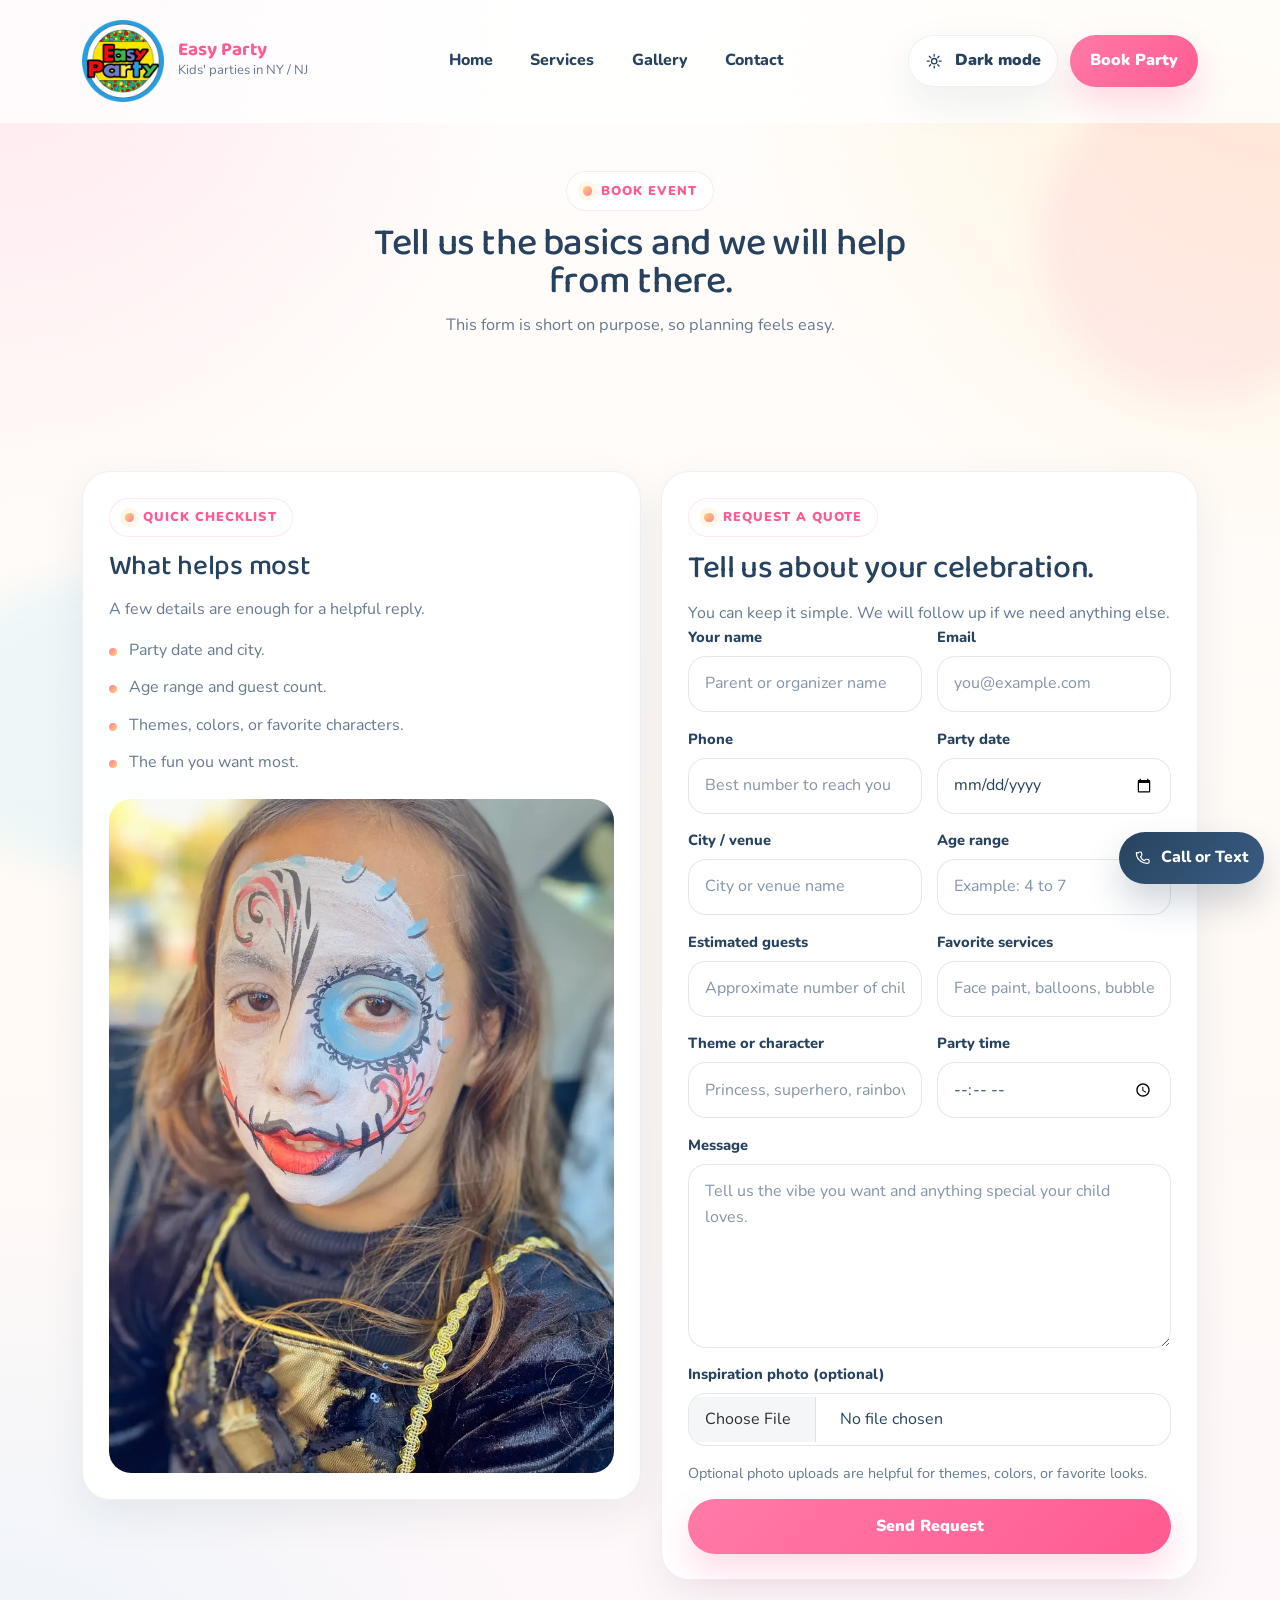
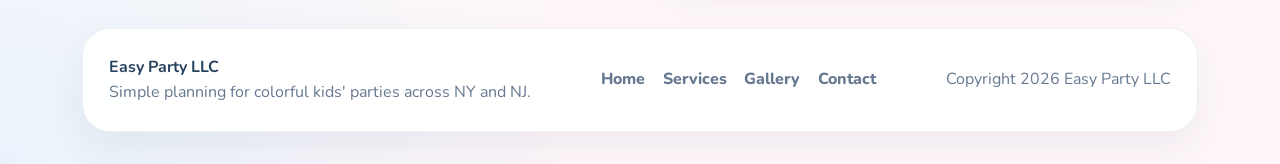
==== commit 035a7297: "feat: add dark mode" ====
--- a/book.html
+++ b/book.html
@@ -20,6 +20,18 @@
     </script>
     <!-- End Matomo Code -->
     <meta name="viewport" content="width=device-width, initial-scale=1.0">
+    <script>
+        (function() {
+            var storedTheme = null;
+            try {
+                storedTheme = localStorage.getItem('easyparty-theme');
+            } catch (error) {}
+            var prefersDark = window.matchMedia && window.matchMedia('(prefers-color-scheme: dark)').matches;
+            var theme = storedTheme === 'light' || storedTheme === 'dark' ? storedTheme : (prefersDark ? 'dark' : 'light');
+            document.documentElement.setAttribute('data-theme', theme);
+            document.documentElement.setAttribute('data-bs-theme', theme);
+        })();
+    </script>
     <title>Book Event | Easy Party</title>
     <link rel="canonical" href="book.html">
     <meta name="description" content="Request a quote from Easy Party for face painting and children's party entertainment in NY and NJ.">
@@ -63,7 +75,20 @@
                         <li class="nav-item"><a class="nav-link" href="gallery.html">Gallery</a></li>
                         <li class="nav-item"><a class="nav-link" href="contacts.html">Contact</a></li>
                     </ul>
-                    <a class="nav-cta" href="book.html">Book Party</a>
+                    <div class="nav-actions">
+                        <button class="theme-toggle" type="button" data-theme-toggle aria-label="Switch to dark mode" aria-pressed="false">
+                            <span class="theme-toggle-icon" aria-hidden="true">
+                                <svg class="theme-icon theme-icon-sun" viewBox="0 0 24 24" fill="none">
+                                    <path d="M12 3V5.5M12 18.5V21M5.64 5.64L7.41 7.41M16.59 16.59L18.36 18.36M3 12H5.5M18.5 12H21M5.64 18.36L7.41 16.59M16.59 7.41L18.36 5.64M15.5 12C15.5 13.933 13.933 15.5 12 15.5C10.067 15.5 8.5 13.933 8.5 12C8.5 10.067 10.067 8.5 12 8.5C13.933 8.5 15.5 10.067 15.5 12Z" stroke="currentColor" stroke-width="1.7" stroke-linecap="round" stroke-linejoin="round"></path>
+                                </svg>
+                                <svg class="theme-icon theme-icon-moon" viewBox="0 0 24 24" fill="none">
+                                    <path d="M20 15.2A8.5 8.5 0 1 1 8.8 4C8.59 4.683 8.48 5.408 8.48 6.16C8.48 10.193 11.747 13.46 15.78 13.46C17.147 13.46 18.426 13.085 19.52 12.433C19.833 13.312 20 14.259 20 15.2Z" stroke="currentColor" stroke-width="1.7" stroke-linecap="round" stroke-linejoin="round"></path>
+                                </svg>
+                            </span>
+                            <span class="theme-toggle-text" data-theme-label>Dark mode</span>
+                        </button>
+                        <a class="nav-cta" href="book.html">Book Party</a>
+                    </div>
                 </div>
             </div>
         </nav>
--- a/assets/css/site.css
+++ b/assets/css/site.css
@@ -1,12 +1,15 @@
 :root {
+    color-scheme: light;
     --bg: #fffaf5;
     --bg-accent: #fff2fb;
     --surface: rgba(255, 255, 255, 0.94);
     --surface-strong: #ffffff;
     --surface-soft: #f7fbff;
     --text: #27425f;
+    --text-strong: #244160;
     --muted: #667991;
     --line: rgba(39, 66, 95, 0.12);
+    --card-border: rgba(39, 66, 95, 0.08);
     --brand: #ff7aa8;
     --brand-deep: #ff5b91;
     --brand-soft: #ffe4ef;
@@ -19,11 +22,101 @@
     --lavender: #efe3ff;
     --shadow: 0 28px 70px rgba(255, 122, 168, 0.14);
     --shadow-soft: 0 16px 42px rgba(39, 66, 95, 0.08);
+    --body-top: #fffdfc;
+    --body-bottom: #fff7fb;
+    --glow-brand: rgba(255, 122, 168, 0.16);
+    --glow-sky: rgba(139, 226, 255, 0.2);
+    --label-bg: rgba(255, 255, 255, 0.82);
+    --label-border: rgba(255, 91, 145, 0.14);
+    --label-ring: rgba(255, 213, 106, 0.16);
+    --nav-bg: rgba(255, 255, 255, 0.78);
+    --nav-bg-strong: rgba(255, 255, 255, 0.94);
+    --nav-border: rgba(255, 255, 255, 0.5);
+    --nav-shadow: 0 14px 34px rgba(39, 66, 95, 0.08);
+    --soft-button-bg: rgba(255, 255, 255, 0.88);
+    --soft-button-hover: #ffffff;
+    --point-card-bg: linear-gradient(180deg, rgba(255, 255, 255, 0.98), rgba(255, 245, 251, 0.98));
+    --photo-border: rgba(255, 255, 255, 0.92);
+    --photo-surface: #ffffff;
+    --note-bg: linear-gradient(135deg, rgba(255, 255, 255, 0.96), rgba(255, 244, 204, 0.96));
+    --note-shadow: 0 18px 35px rgba(39, 66, 95, 0.14);
+    --icon-bg: linear-gradient(135deg, rgba(255, 213, 106, 0.4), rgba(223, 243, 255, 0.9));
+    --pill-text: #9b6c00;
+    --gallery-overlay: linear-gradient(180deg, transparent 32%, rgba(39, 66, 95, 0.2) 100%);
+    --field-bg: #ffffff;
+    --field-border: rgba(39, 66, 95, 0.12);
+    --focus-border: rgba(255, 91, 145, 0.4);
+    --focus-ring: rgba(255, 91, 145, 0.1);
+    --cta-banner-bg:
+        radial-gradient(circle at top right, rgba(255, 213, 106, 0.34), transparent 34%),
+        radial-gradient(circle at bottom left, rgba(223, 243, 255, 0.7), transparent 36%),
+        linear-gradient(135deg, #fff7fb 0%, #ffffff 52%, #fff9eb 100%);
+    --floating-cta-bg: linear-gradient(135deg, #27425f 0%, #3a5d82 100%);
+    --mobile-nav-bg: rgba(255, 255, 255, 0.98);
+    --mobile-nav-border: rgba(39, 66, 95, 0.08);
     --radius-xl: 36px;
     --radius-lg: 28px;
     --radius-md: 22px;
     --radius-sm: 16px;
     --transition: 220ms ease;
+}
+
+html[data-theme="dark"] {
+    color-scheme: dark;
+    --bg: #0f1724;
+    --bg-accent: #132033;
+    --surface: rgba(19, 29, 42, 0.92);
+    --surface-strong: #182334;
+    --surface-soft: #1f2d42;
+    --text: #f3f7fc;
+    --text-strong: #ffffff;
+    --muted: #b3c0d3;
+    --line: rgba(183, 203, 228, 0.18);
+    --card-border: rgba(183, 203, 228, 0.12);
+    --brand: #ff8bb3;
+    --brand-deep: #ffc0d6;
+    --brand-soft: rgba(255, 122, 168, 0.16);
+    --accent: #ffd778;
+    --accent-deep: #ffca45;
+    --accent-soft: rgba(255, 213, 106, 0.16);
+    --sky: #17364a;
+    --mint: #12352f;
+    --peach: #3c2a24;
+    --lavender: #332241;
+    --shadow: 0 28px 70px rgba(0, 0, 0, 0.35);
+    --shadow-soft: 0 20px 48px rgba(0, 0, 0, 0.28);
+    --body-top: #0d1420;
+    --body-bottom: #101c2c;
+    --glow-brand: rgba(255, 122, 168, 0.18);
+    --glow-sky: rgba(98, 189, 255, 0.14);
+    --label-bg: rgba(17, 26, 38, 0.82);
+    --label-border: rgba(255, 192, 214, 0.2);
+    --label-ring: rgba(255, 213, 106, 0.12);
+    --nav-bg: rgba(12, 19, 29, 0.76);
+    --nav-bg-strong: rgba(16, 24, 36, 0.94);
+    --nav-border: rgba(183, 203, 228, 0.1);
+    --nav-shadow: 0 16px 36px rgba(0, 0, 0, 0.28);
+    --soft-button-bg: rgba(19, 29, 42, 0.92);
+    --soft-button-hover: rgba(27, 40, 58, 0.96);
+    --point-card-bg: linear-gradient(180deg, rgba(22, 31, 47, 0.98), rgba(40, 24, 40, 0.96));
+    --photo-border: rgba(255, 255, 255, 0.08);
+    --photo-surface: #1b2738;
+    --note-bg: linear-gradient(135deg, rgba(23, 34, 49, 0.96), rgba(65, 48, 21, 0.96));
+    --note-shadow: 0 18px 35px rgba(0, 0, 0, 0.3);
+    --icon-bg: linear-gradient(135deg, rgba(255, 213, 106, 0.18), rgba(92, 172, 255, 0.22));
+    --pill-text: #ffd778;
+    --gallery-overlay: linear-gradient(180deg, transparent 32%, rgba(9, 15, 23, 0.58) 100%);
+    --field-bg: #152131;
+    --field-border: rgba(183, 203, 228, 0.18);
+    --focus-border: rgba(255, 171, 196, 0.55);
+    --focus-ring: rgba(255, 139, 179, 0.18);
+    --cta-banner-bg:
+        radial-gradient(circle at top right, rgba(255, 213, 106, 0.15), transparent 34%),
+        radial-gradient(circle at bottom left, rgba(92, 172, 255, 0.18), transparent 36%),
+        linear-gradient(135deg, #162234 0%, #17283b 52%, #241d30 100%);
+    --floating-cta-bg: linear-gradient(135deg, #ff7aa8 0%, #ffb35a 100%);
+    --mobile-nav-bg: rgba(16, 24, 36, 0.98);
+    --mobile-nav-border: rgba(183, 203, 228, 0.12);
 }
 
 *,
@@ -44,8 +137,9 @@
         radial-gradient(circle at top left, rgba(255, 122, 168, 0.16), transparent 24%),
         radial-gradient(circle at top right, rgba(255, 213, 106, 0.24), transparent 26%),
         radial-gradient(circle at bottom left, rgba(139, 226, 255, 0.18), transparent 26%),
-        linear-gradient(180deg, #fffdfc 0%, var(--bg) 54%, #fff7fb 100%);
+        linear-gradient(180deg, var(--body-top) 0%, var(--bg) 54%, var(--body-bottom) 100%);
     line-height: 1.58;
+    transition: background-color var(--transition), color var(--transition);
 }
 
 img {
@@ -83,7 +177,7 @@
     height: 20rem;
     top: 5rem;
     right: -5rem;
-    background: rgba(255, 122, 168, 0.16);
+    background: var(--glow-brand);
 }
 
 .site-shell::after {
@@ -91,7 +185,7 @@
     height: 18rem;
     bottom: 2rem;
     left: -4rem;
-    background: rgba(139, 226, 255, 0.2);
+    background: var(--glow-sky);
 }
 
 .section-space {
@@ -107,9 +201,9 @@
     align-items: center;
     gap: 0.55rem;
     padding: 0.55rem 0.95rem;
-    border: 1px solid rgba(255, 91, 145, 0.14);
+    border: 1px solid var(--label-border);
     border-radius: 999px;
-    background: rgba(255, 255, 255, 0.82);
+    background: var(--label-bg);
     color: var(--brand-deep);
     font-size: 0.8rem;
     font-weight: 900;
@@ -123,7 +217,7 @@
     height: 0.6rem;
     border-radius: 50%;
     background: linear-gradient(135deg, var(--accent), var(--brand));
-    box-shadow: 0 0 0 5px rgba(255, 213, 106, 0.16);
+    box-shadow: 0 0 0 5px var(--label-ring);
 }
 
 .section-heading {
@@ -150,16 +244,16 @@
 
 .site-nav {
     padding: 0.95rem 0;
-    background: rgba(255, 255, 255, 0.78);
-    border-bottom: 1px solid rgba(255, 255, 255, 0.5);
+    background: var(--nav-bg);
+    border-bottom: 1px solid var(--nav-border);
     backdrop-filter: blur(20px);
     transition: background var(--transition), box-shadow var(--transition), border-color var(--transition);
 }
 
 .site-nav.scrolled {
-    background: rgba(255, 255, 255, 0.94);
+    background: var(--nav-bg-strong);
     border-color: var(--line);
-    box-shadow: 0 14px 34px rgba(39, 66, 95, 0.08);
+    box-shadow: var(--nav-shadow);
 }
 
 .brand-wrap {
@@ -192,6 +286,12 @@
     gap: 0.35rem;
 }
 
+.nav-actions {
+    display: inline-flex;
+    align-items: center;
+    gap: 0.75rem;
+}
+
 .nav-link {
     border-radius: 999px;
     color: var(--text);
@@ -212,6 +312,63 @@
     border-radius: 16px;
     border: 1px solid var(--line);
     box-shadow: none;
+}
+
+.theme-toggle {
+    display: inline-flex;
+    align-items: center;
+    justify-content: center;
+    gap: 0.7rem;
+    min-height: 52px;
+    padding: 0.8rem 1rem;
+    border: 1px solid var(--card-border);
+    border-radius: 999px;
+    background: var(--soft-button-bg);
+    color: var(--text);
+    font-weight: 900;
+    box-shadow: var(--shadow-soft);
+    transition: transform var(--transition), box-shadow var(--transition), background var(--transition), color var(--transition), border-color var(--transition);
+}
+
+.theme-toggle:hover,
+.theme-toggle:focus-visible {
+    transform: translateY(-2px);
+    background: var(--soft-button-hover);
+    color: var(--text);
+}
+
+.theme-toggle-icon {
+    position: relative;
+    width: 1.15rem;
+    height: 1.15rem;
+    flex: 0 0 1.15rem;
+}
+
+.theme-toggle-icon svg {
+    position: absolute;
+    inset: 0;
+    width: 100%;
+    height: 100%;
+    transition: opacity var(--transition), transform var(--transition);
+}
+
+.theme-toggle-icon .theme-icon-moon {
+    opacity: 0;
+    transform: scale(0.72) rotate(-18deg);
+}
+
+html[data-theme="dark"] .theme-toggle-icon .theme-icon-sun {
+    opacity: 0;
+    transform: scale(0.72) rotate(18deg);
+}
+
+html[data-theme="dark"] .theme-toggle-icon .theme-icon-moon {
+    opacity: 1;
+    transform: scale(1) rotate(0);
+}
+
+.theme-toggle-text {
+    white-space: nowrap;
 }
 
 .nav-cta {
@@ -252,7 +409,7 @@
     font-family: "Baloo 2", cursive;
     font-size: clamp(3rem, 5vw, 5.2rem);
     line-height: 0.92;
-    color: #244160;
+    color: var(--text-strong);
 }
 
 .hero-copy p {
@@ -289,16 +446,16 @@
 }
 
 .btn-soft {
-    background: rgba(255, 255, 255, 0.88);
+    background: var(--soft-button-bg);
     color: var(--text);
-    border: 1px solid rgba(39, 66, 95, 0.1);
+    border: 1px solid var(--line);
     box-shadow: var(--shadow-soft);
 }
 
 .btn-soft:hover,
 .btn-soft:focus-visible {
     transform: translateY(-2px);
-    background: #fff;
+    background: var(--soft-button-hover);
     color: var(--text);
 }
 
@@ -323,7 +480,7 @@
 .party-card,
 .mini-banner {
     background: var(--surface);
-    border: 1px solid rgba(39, 66, 95, 0.08);
+    border: 1px solid var(--card-border);
     border-radius: var(--radius-lg);
     box-shadow: var(--shadow-soft);
 }
@@ -331,7 +488,7 @@
 .point-card {
     padding: 1rem;
     text-align: center;
-    background: linear-gradient(180deg, rgba(255, 255, 255, 0.98), rgba(255, 245, 251, 0.98));
+    background: var(--point-card-bg);
 }
 
 .point-card strong {
@@ -356,9 +513,9 @@
     position: absolute;
     overflow: hidden;
     border-radius: 30px;
-    border: 4px solid rgba(255, 255, 255, 0.92);
+    border: 4px solid var(--photo-border);
     box-shadow: var(--shadow);
-    background: #fff;
+    background: var(--photo-surface);
 }
 
 .hero-photo img {
@@ -397,8 +554,8 @@
     max-width: 16rem;
     padding: 1rem 1.1rem;
     border-radius: 22px;
-    background: linear-gradient(135deg, rgba(255, 255, 255, 0.96), rgba(255, 244, 204, 0.96));
-    box-shadow: 0 18px 35px rgba(39, 66, 95, 0.14);
+    background: var(--note-bg);
+    box-shadow: var(--note-shadow);
 }
 
 .hero-note strong {
@@ -489,7 +646,7 @@
     justify-content: center;
     border-radius: 18px;
     margin-bottom: 0.9rem;
-    background: linear-gradient(135deg, rgba(255, 213, 106, 0.4), rgba(223, 243, 255, 0.9));
+    background: var(--icon-bg);
     color: var(--brand-deep);
 }
 
@@ -508,7 +665,7 @@
     padding: 0.4rem 0.8rem;
     border-radius: 999px;
     background: var(--accent-soft);
-    color: #9b6c00;
+    color: var(--pill-text);
     font-size: 0.76rem;
     font-weight: 900;
     text-transform: uppercase;
@@ -617,7 +774,7 @@
 
 .party-card img {
     aspect-ratio: 4 / 3;
-    border-bottom: 1px solid rgba(39, 66, 95, 0.08);
+    border-bottom: 1px solid var(--card-border);
 }
 
 .party-card-body {
@@ -662,7 +819,7 @@
     content: "";
     position: absolute;
     inset: 0;
-    background: linear-gradient(180deg, transparent 32%, rgba(39, 66, 95, 0.2) 100%);
+    background: var(--gallery-overlay);
     opacity: 0;
     transition: opacity var(--transition);
 }
@@ -716,8 +873,8 @@
     width: 100%;
     min-height: 52px;
     border-radius: 18px;
-    border: 1px solid rgba(39, 66, 95, 0.12);
-    background: #fff;
+    border: 1px solid var(--field-border);
+    background: var(--field-bg);
     color: var(--text);
     padding: 0.9rem 1rem;
     box-shadow: none !important;
@@ -731,8 +888,13 @@
 
 .form-control:focus,
 .form-select:focus {
-    border-color: rgba(255, 91, 145, 0.4);
-    box-shadow: 0 0 0 4px rgba(255, 91, 145, 0.1) !important;
+    border-color: var(--focus-border);
+    box-shadow: 0 0 0 4px var(--focus-ring) !important;
+}
+
+.form-control::placeholder {
+    color: var(--muted);
+    opacity: 0.8;
 }
 
 input[type="file"].form-control {
@@ -749,7 +911,7 @@
 .mapless-card {
     padding: 1.6rem;
     background: var(--surface);
-    border: 1px solid rgba(39, 66, 95, 0.08);
+    border: 1px solid var(--card-border);
     border-radius: var(--radius-lg);
     box-shadow: var(--shadow-soft);
 }
@@ -764,7 +926,7 @@
     gap: 1rem;
     align-items: flex-start;
     padding: 0.95rem 0;
-    border-bottom: 1px solid rgba(39, 66, 95, 0.08);
+    border-bottom: 1px solid var(--card-border);
 }
 
 .contact-line:last-child {
@@ -804,11 +966,8 @@
 .cta-banner {
     padding: 2rem;
     border-radius: var(--radius-xl);
-    background:
-        radial-gradient(circle at top right, rgba(255, 213, 106, 0.34), transparent 34%),
-        radial-gradient(circle at bottom left, rgba(223, 243, 255, 0.7), transparent 36%),
-        linear-gradient(135deg, #fff7fb 0%, #ffffff 52%, #fff9eb 100%);
-    border: 1px solid rgba(39, 66, 95, 0.08);
+    background: var(--cta-banner-bg);
+    border: 1px solid var(--card-border);
     box-shadow: var(--shadow);
 }
 
@@ -880,7 +1039,7 @@
     gap: 0.65rem;
     padding: 0.85rem 1rem;
     border-radius: 999px;
-    background: linear-gradient(135deg, #27425f 0%, #3a5d82 100%);
+    background: var(--floating-cta-bg);
     color: #fff;
     box-shadow: 0 18px 35px rgba(39, 66, 95, 0.22);
     font-weight: 800;
@@ -951,9 +1110,20 @@
         margin-top: 1rem;
         padding: 1rem;
         border-radius: 24px;
-        background: rgba(255, 255, 255, 0.98);
-        border: 1px solid rgba(39, 66, 95, 0.08);
+        background: var(--mobile-nav-bg);
+        border: 1px solid var(--mobile-nav-border);
         box-shadow: var(--shadow-soft);
+    }
+
+    .nav-actions {
+        margin-top: 0.9rem;
+        width: 100%;
+        flex-direction: column;
+        align-items: stretch;
+    }
+
+    .nav-actions > * {
+        width: 100%;
     }
 
     .hero {
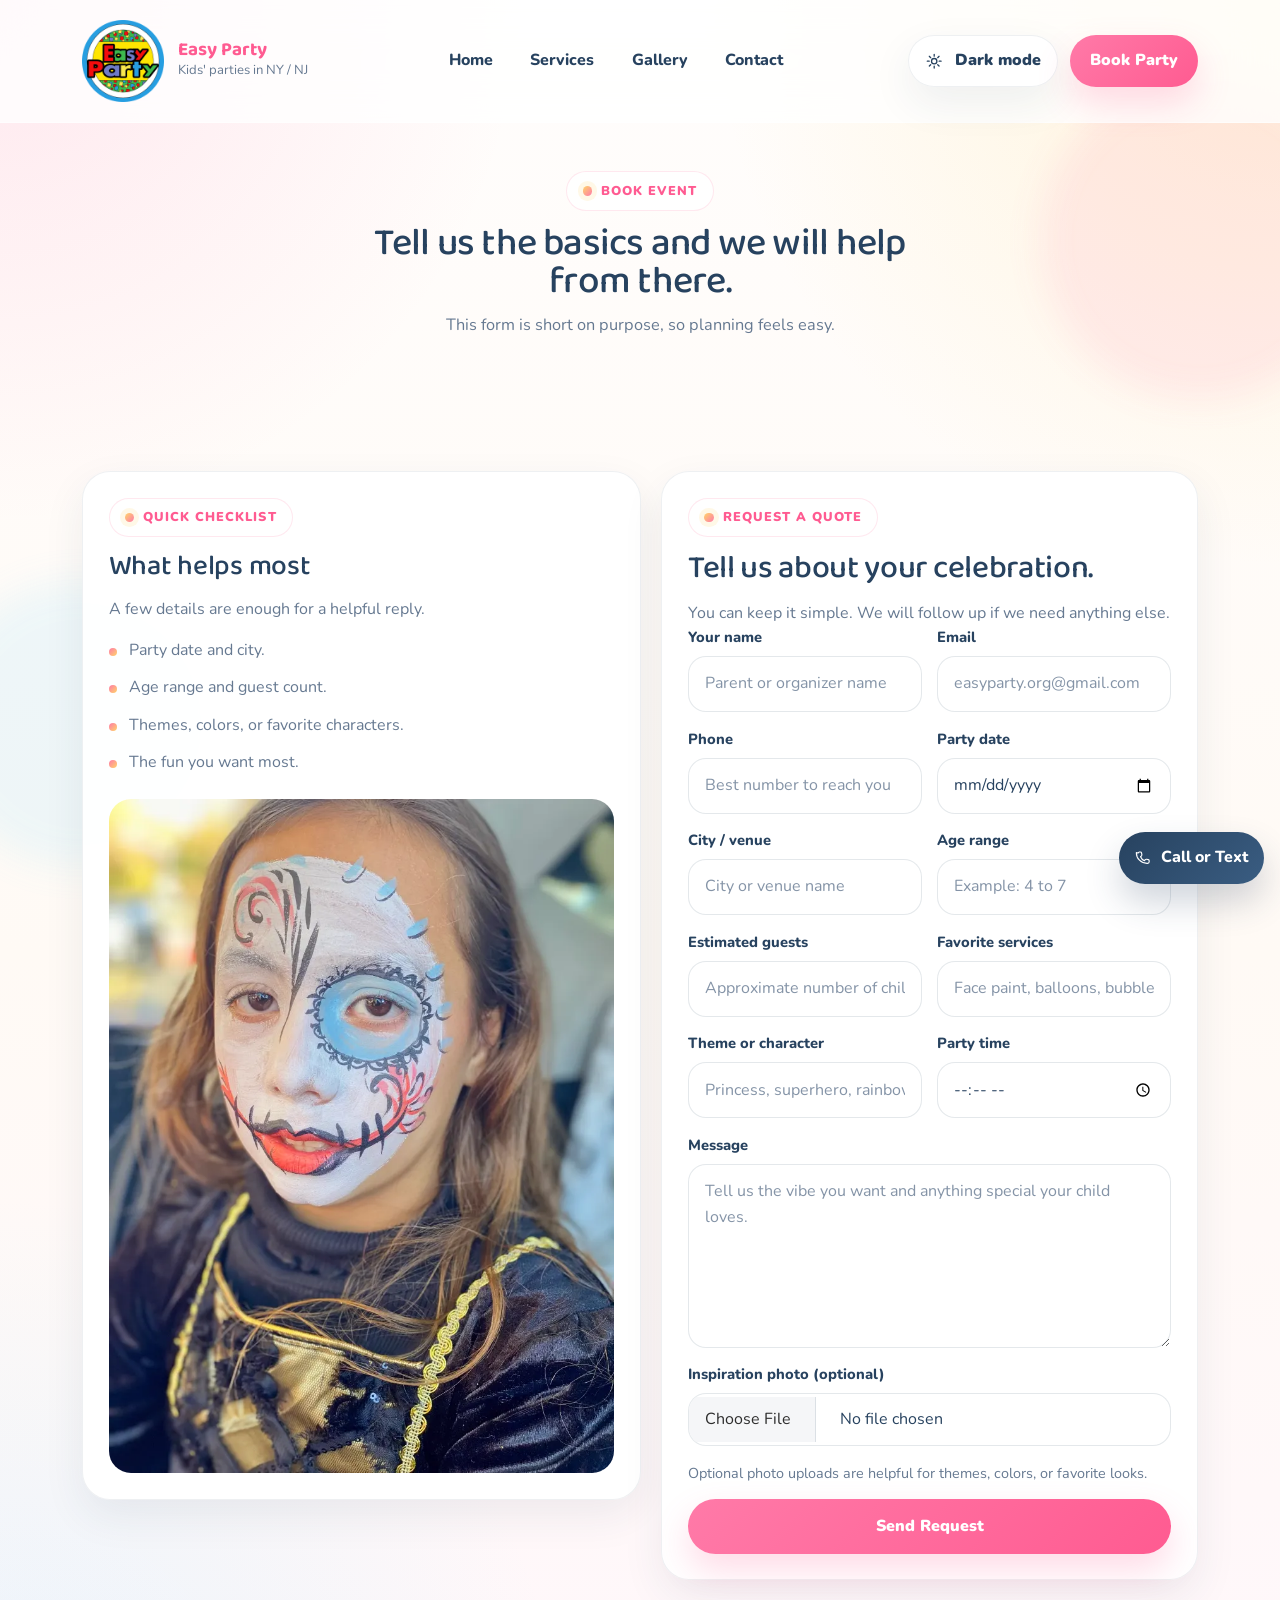
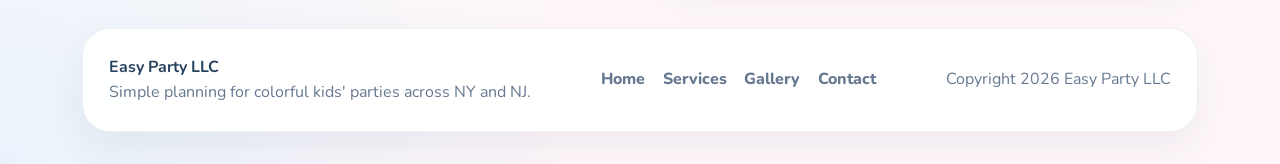
==== commit 5eb462b3: "fix: update email" ====
--- a/book.html
+++ b/book.html
@@ -134,7 +134,7 @@
                                     </label>
                                     <label class="field-label">
                                         <span>Email</span>
-                                        <input class="form-control" type="email" name="email" placeholder="you@example.com">
+                                        <input class="form-control" type="email" name="email" placeholder="easyparty.org@gmail.com">
                                     </label>
                                 </div>
 
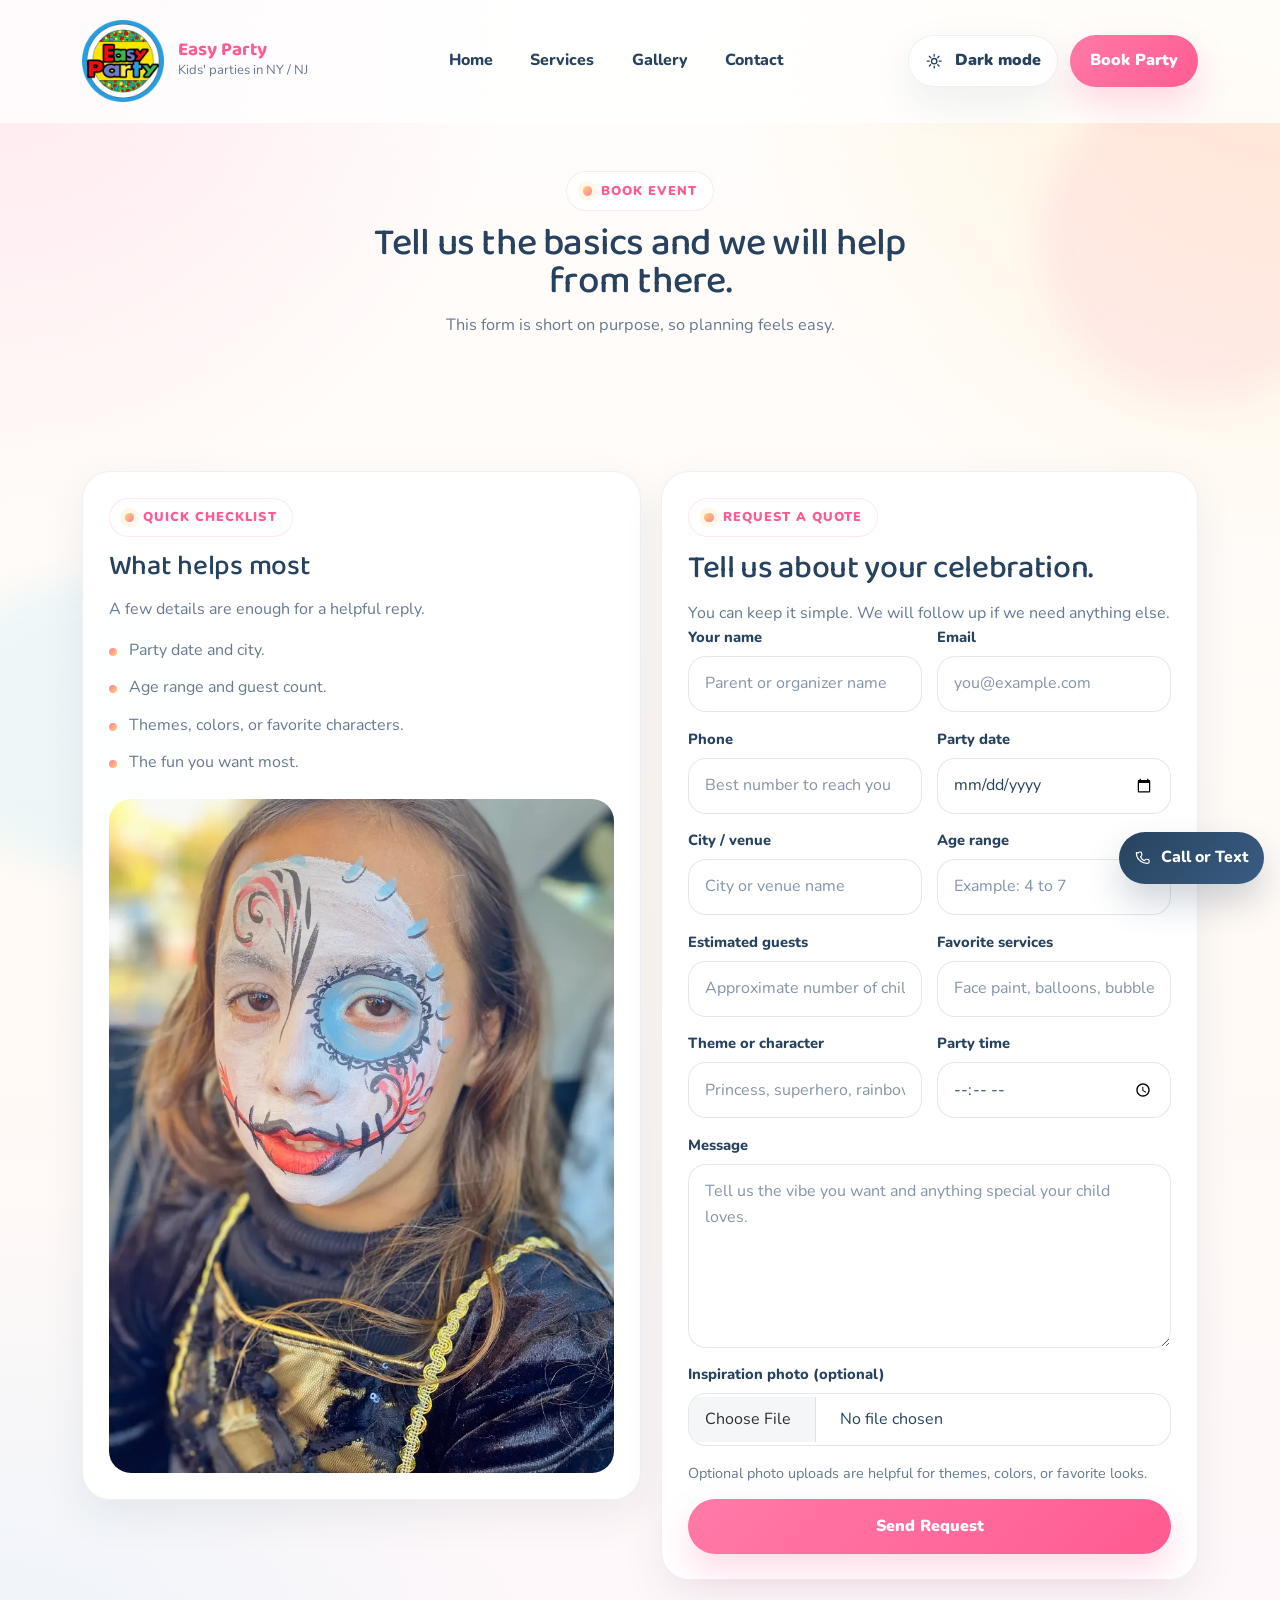
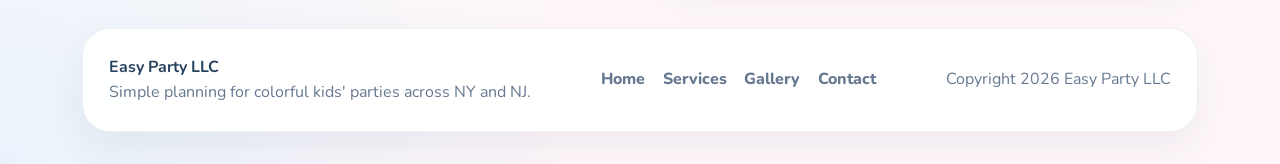
==== commit 1428ed55: "fix: update email" ====
--- a/book.html
+++ b/book.html
@@ -134,7 +134,7 @@
                                     </label>
                                     <label class="field-label">
                                         <span>Email</span>
-                                        <input class="form-control" type="email" name="email" placeholder="easyparty.org@gmail.com">
+                                        <input class="form-control" type="email" name="email" placeholder="you@example.com">
                                     </label>
                                 </div>
 
